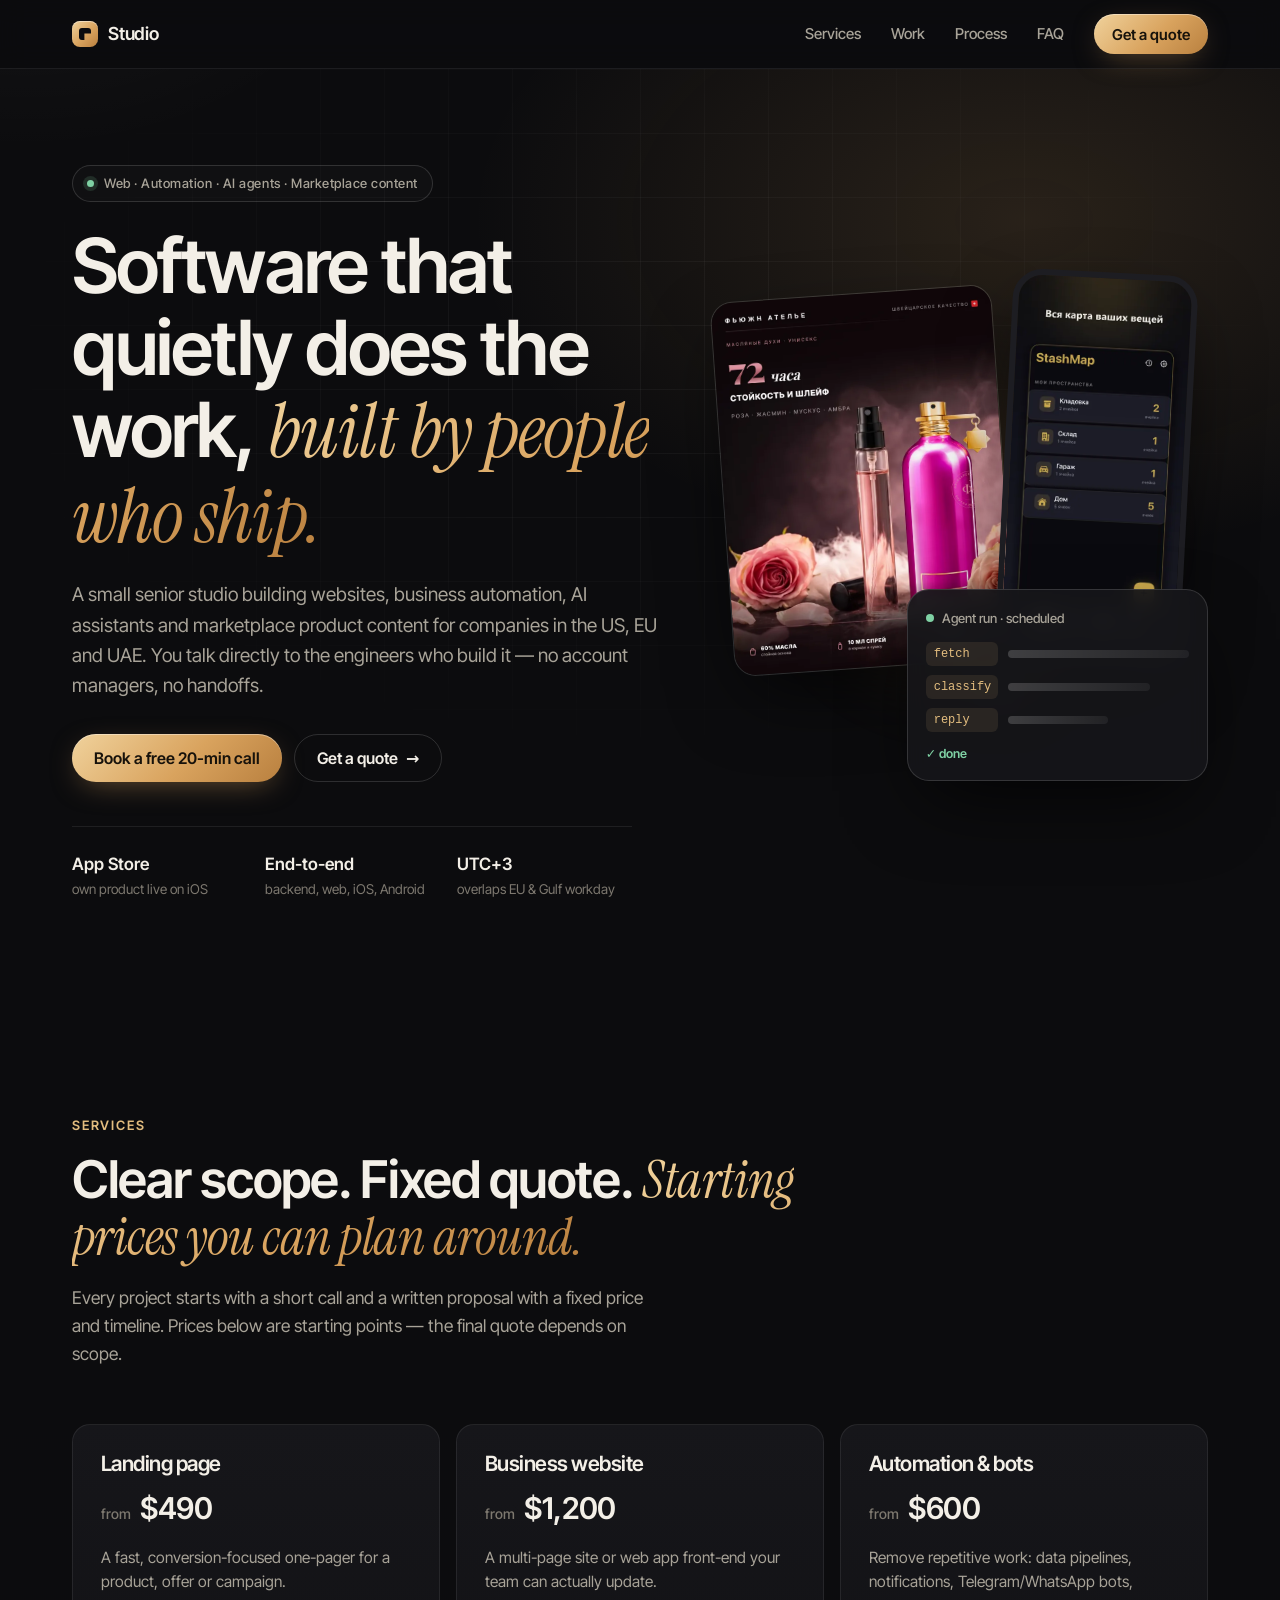
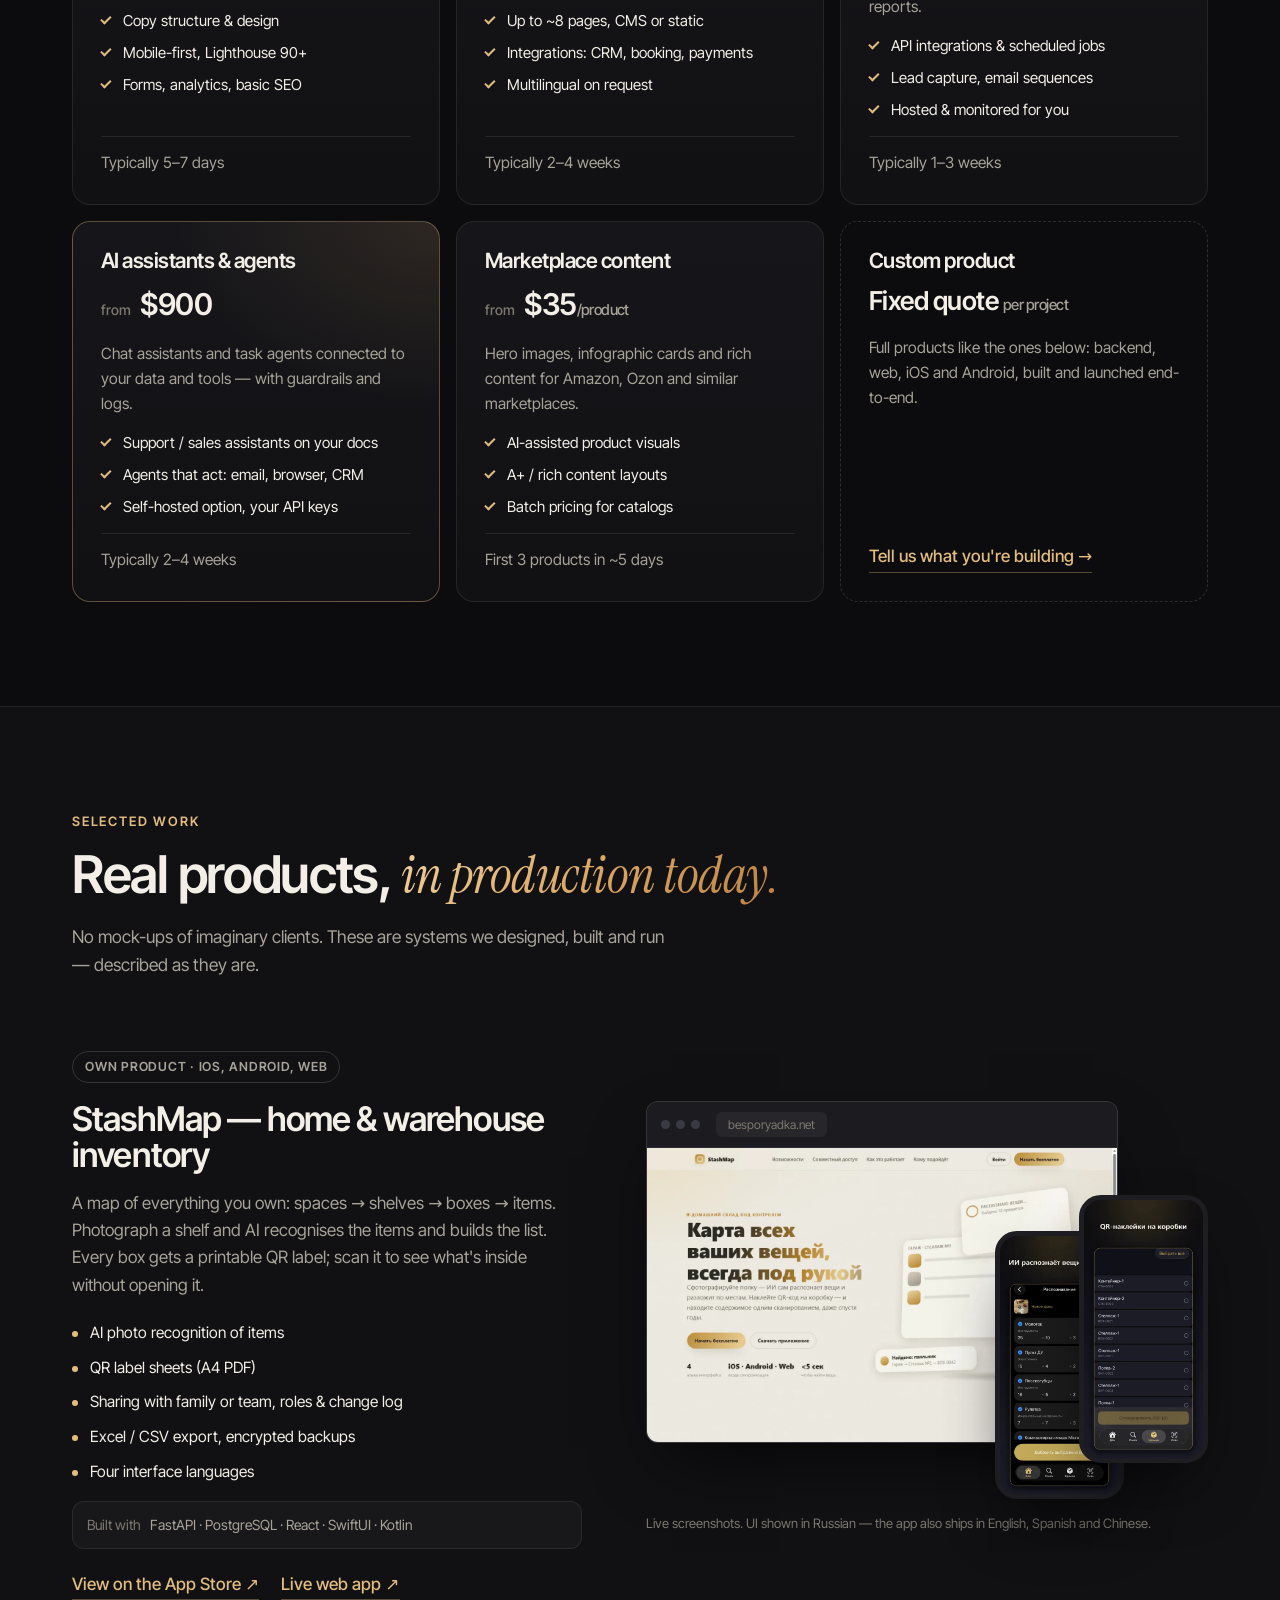
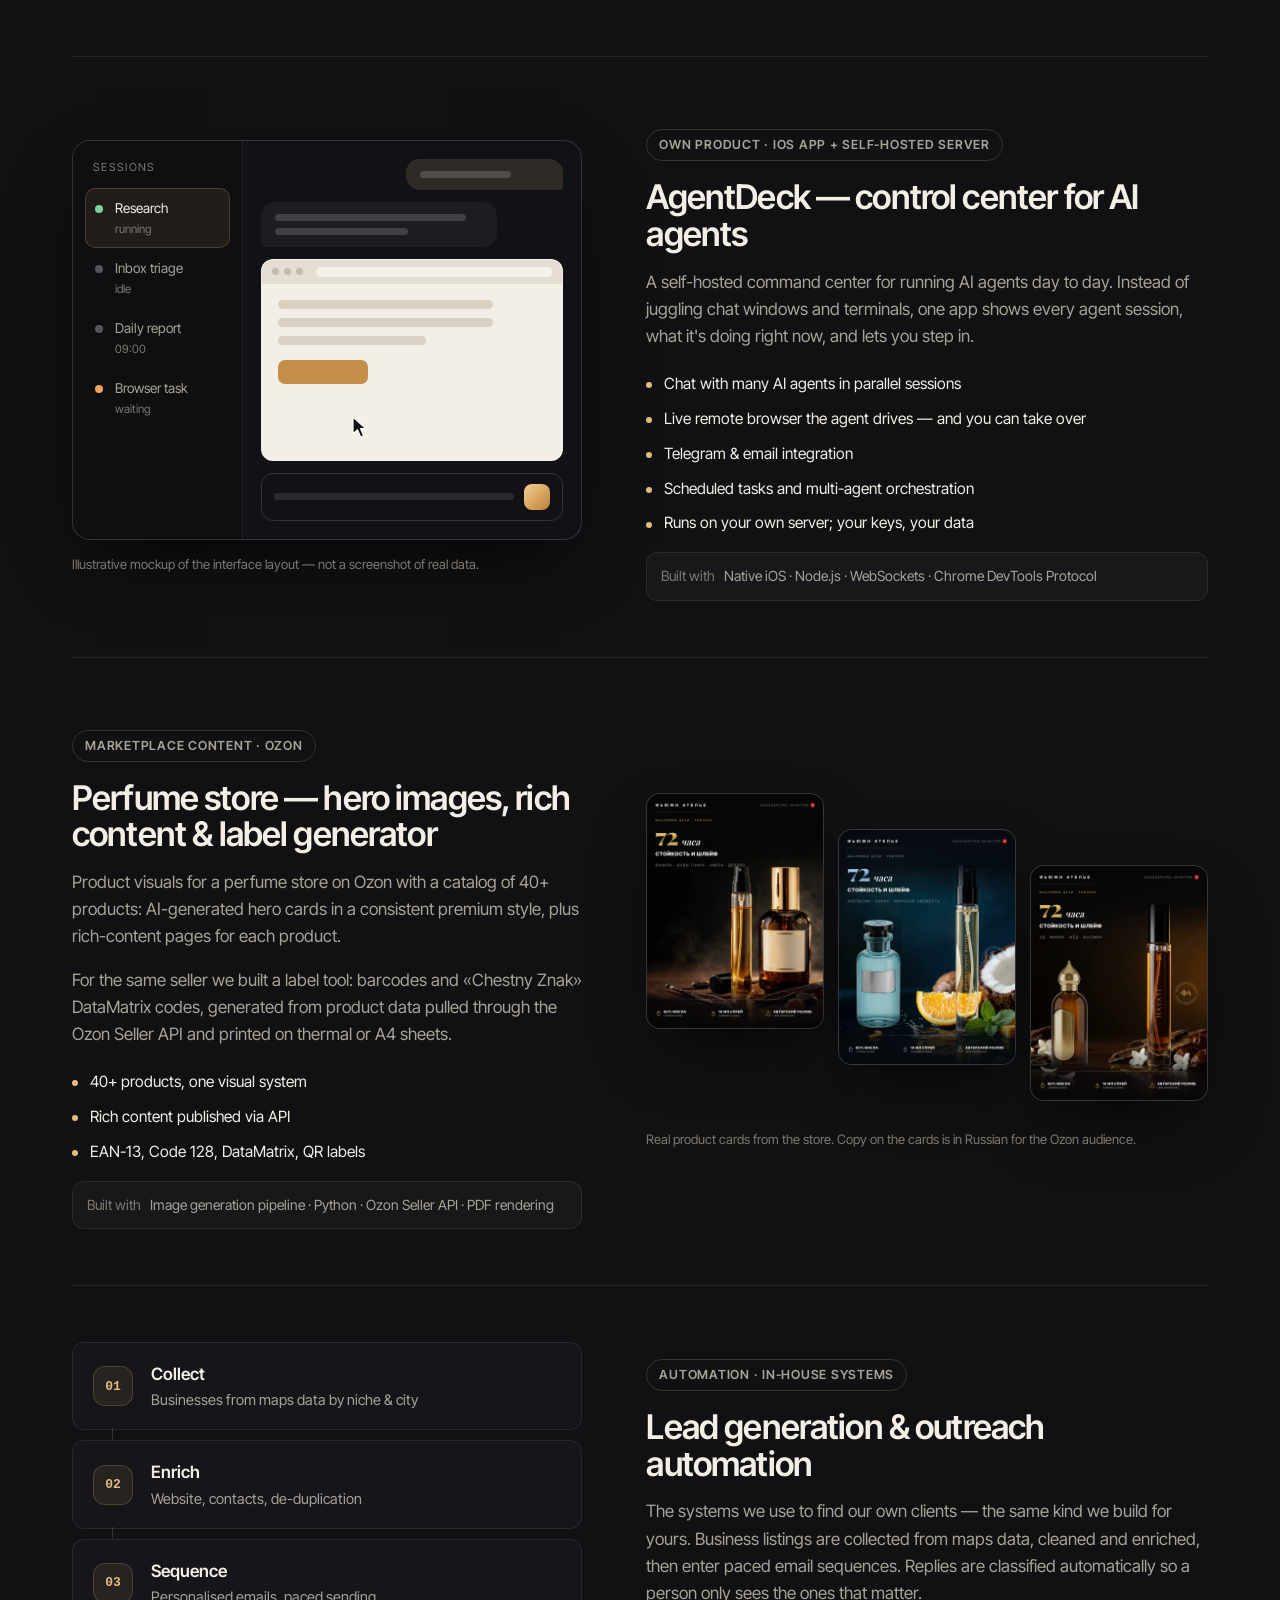
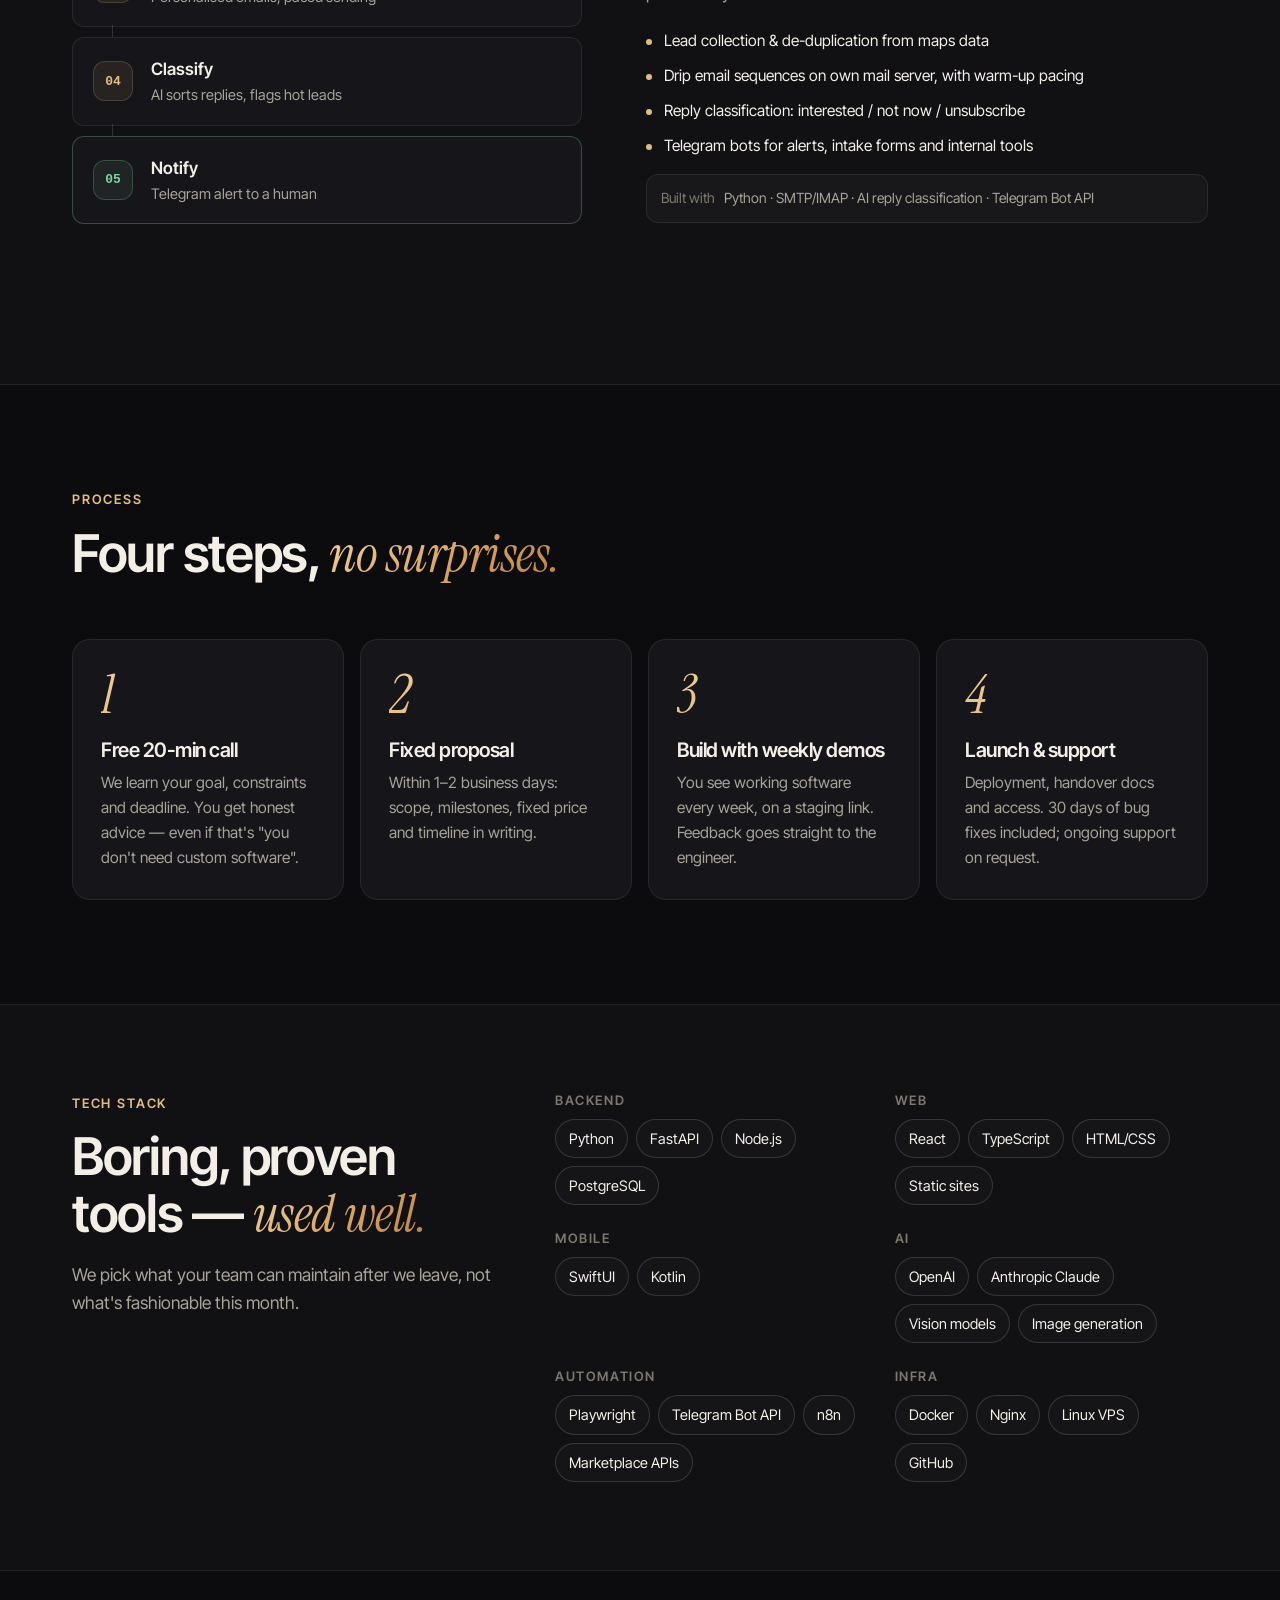
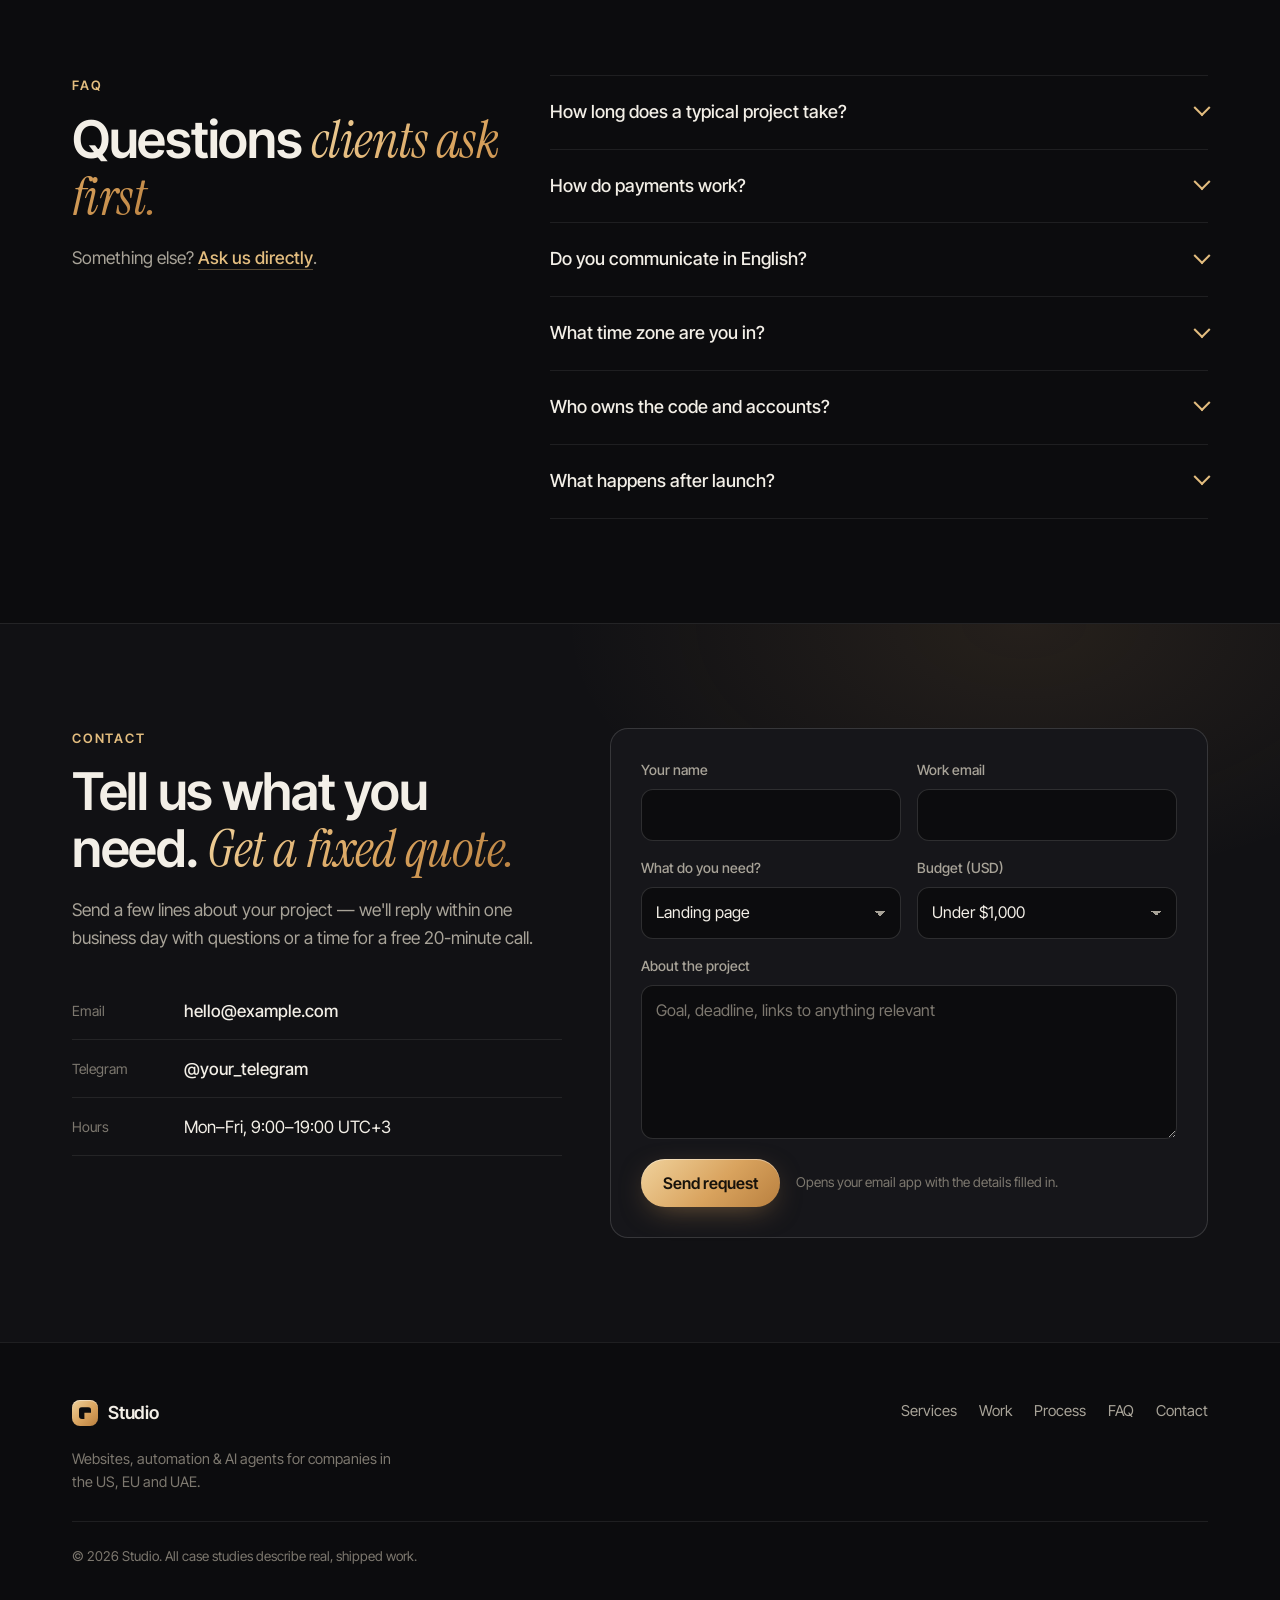
==== docs/index.html @ dd1dbb24 "feat: studio portfolio site (static, GitHub Pages from /docs) Co-Authored-By: Claude Opus 5.5 <norep" ====
<!doctype html>
<html lang="en">
<head>
<meta charset="utf-8">
<meta name="viewport" content="width=device-width, initial-scale=1">
<title>Studio — Websites, Business Automation &amp; AI Agents</title>
<meta name="description" content="A small senior studio building websites, business automation, AI assistants and agents, and marketplace product content for companies in the US, EU and UAE. Fixed quotes, weekly demos, direct contact with the engineers.">
<link rel="canonical" href="https://sergpt911.github.io/studio-site/">
<meta name="theme-color" content="#0c0c0e">
<meta property="og:type" content="website">
<meta property="og:site_name" content="Studio">
<meta property="og:title" content="Studio — Websites, Automation &amp; AI Agents">
<meta property="og:description" content="Websites, business automation, AI agents and marketplace content — built end-to-end by a small senior team.">
<meta property="og:url" content="https://sergpt911.github.io/studio-site/">
<meta property="og:image" content="https://sergpt911.github.io/studio-site/img/og.jpg">
<meta property="og:image:width" content="1200">
<meta property="og:image:height" content="630">
<meta name="twitter:card" content="summary_large_image">
<link rel="icon" href="favicon.svg" type="image/svg+xml">
<link rel="icon" href="favicon-32.png" sizes="32x32" type="image/png">
<link rel="apple-touch-icon" href="apple-touch-icon.png">
<link rel="preload" href="fonts/inter-tight-var.woff2" as="font" type="font/woff2" crossorigin>
<link rel="stylesheet" href="styles.css">
<script type="application/ld+json">
{"@context":"https://schema.org","@type":"ProfessionalService","name":"Studio","url":"https://sergpt911.github.io/studio-site/","email":"hello@example.com","description":"Websites, business automation, AI assistants and marketplace product content.","areaServed":["US","EU","AE"],"priceRange":"$$"}
</script>
<script>document.documentElement.classList.add('js')</script>
<script src="main.js" defer></script>
</head>
<body>
<a class="skip" href="#main">Skip to content</a>

<header class="site-header" id="top">
  <div class="wrap nav">
    <a class="brand" href="#top" aria-label="Studio — back to top">
      <span class="brand-mark" aria-hidden="true"></span><span class="brand-name">Studio</span>
    </a>
    <button class="nav-toggle" aria-expanded="false" aria-controls="nav-menu"><span class="sr-only">Menu</span><span aria-hidden="true"></span></button>
    <nav id="nav-menu" class="nav-menu" aria-label="Main">
      <a href="#services">Services</a>
      <a href="#work">Work</a>
      <a href="#process">Process</a>
      <a href="#faq">FAQ</a>
      <a class="btn btn-small" href="#contact">Get a quote</a>
    </nav>
  </div>
</header>

<main id="main">

<!-- HERO -->
<section class="hero">
  <div class="wrap hero-grid">
    <div class="hero-copy">
      <p class="eyebrow"><span class="dot" aria-hidden="true"></span>Web · Automation · AI agents · Marketplace content</p>
      <h1>Software that quietly does the work, <em>built by people who ship.</em></h1>
      <p class="lead">A small senior studio building websites, business automation, AI assistants and marketplace product content for companies in the US, EU and UAE. You talk directly to the engineers who build it — no account managers, no handoffs.</p>
      <div class="cta-row">
        <a class="btn" href="#contact" data-cta="call">Book a free 20-min call</a>
        <a class="btn btn-ghost" href="#contact">Get a quote <span aria-hidden="true">→</span></a>
      </div>
      <ul class="proof" aria-label="At a glance">
        <li><strong>App Store</strong><span>own product live on iOS</span></li>
        <li><strong>End-to-end</strong><span>backend, web, iOS, Android</span></li>
        <li><strong>UTC+3</strong><span>overlaps EU &amp; Gulf workday</span></li>
      </ul>
    </div>

    <div class="hero-art" aria-hidden="true">
      <div class="glow"></div>
      <figure class="tile tile-card">
        <img src="img/ozon-rosesmusk-wine.webp" alt="" width="720" height="960" fetchpriority="high">
      </figure>
      <figure class="tile tile-phone">
        <img src="img/stashmap-ios-home.webp" alt="" width="420" height="910">
      </figure>
      <div class="tile tile-agent">
        <div class="ag-head"><span class="ag-dot"></span>Agent run · scheduled</div>
        <div class="ag-line"><span class="ag-chip">fetch</span><i style="width:72%"></i></div>
        <div class="ag-line"><span class="ag-chip">classify</span><i style="width:54%"></i></div>
        <div class="ag-line"><span class="ag-chip">reply</span><i style="width:38%"></i></div>
        <div class="ag-foot">✓ done</div>
      </div>
    </div>
  </div>
</section>

<!-- SERVICES -->
<section class="section" id="services" aria-labelledby="services-title">
  <div class="wrap">
    <div class="section-head">
      <p class="kicker">Services</p>
      <h2 id="services-title">Clear scope. Fixed quote. <em>Starting prices you can plan around.</em></h2>
      <p class="sub">Every project starts with a short call and a written proposal with a fixed price and timeline. Prices below are starting points — the final quote depends on scope.</p>
    </div>

    <div class="services">
      <article class="svc reveal">
        <div class="svc-top"><h3>Landing page</h3><p class="price"><span>from</span> $490</p></div>
        <p>A fast, conversion-focused one-pager for a product, offer or campaign.</p>
        <ul>
          <li>Copy structure &amp; design</li>
          <li>Mobile-first, Lighthouse 90+</li>
          <li>Forms, analytics, basic SEO</li>
        </ul>
        <p class="svc-time">Typically 5–7 days</p>
      </article>

      <article class="svc reveal">
        <div class="svc-top"><h3>Business website</h3><p class="price"><span>from</span> $1,200</p></div>
        <p>A multi-page site or web app front-end your team can actually update.</p>
        <ul>
          <li>Up to ~8 pages, CMS or static</li>
          <li>Integrations: CRM, booking, payments</li>
          <li>Multilingual on request</li>
        </ul>
        <p class="svc-time">Typically 2–4 weeks</p>
      </article>

      <article class="svc reveal">
        <div class="svc-top"><h3>Automation &amp; bots</h3><p class="price"><span>from</span> $600</p></div>
        <p>Remove repetitive work: data pipelines, notifications, Telegram/WhatsApp bots, reports.</p>
        <ul>
          <li>API integrations &amp; scheduled jobs</li>
          <li>Lead capture, email sequences</li>
          <li>Hosted &amp; monitored for you</li>
        </ul>
        <p class="svc-time">Typically 1–3 weeks</p>
      </article>

      <article class="svc svc-feature reveal">
        <div class="svc-top"><h3>AI assistants &amp; agents</h3><p class="price"><span>from</span> $900</p></div>
        <p>Chat assistants and task agents connected to your data and tools — with guardrails and logs.</p>
        <ul>
          <li>Support / sales assistants on your docs</li>
          <li>Agents that act: email, browser, CRM</li>
          <li>Self-hosted option, your API keys</li>
        </ul>
        <p class="svc-time">Typically 2–4 weeks</p>
      </article>

      <article class="svc reveal">
        <div class="svc-top"><h3>Marketplace content</h3><p class="price"><span>from</span> $35<small>/product</small></p></div>
        <p>Hero images, infographic cards and rich content for Amazon, Ozon and similar marketplaces.</p>
        <ul>
          <li>AI-assisted product visuals</li>
          <li>A+ / rich content layouts</li>
          <li>Batch pricing for catalogs</li>
        </ul>
        <p class="svc-time">First 3 products in ~5 days</p>
      </article>

      <article class="svc svc-custom reveal">
        <div class="svc-top"><h3>Custom product</h3><p class="price">Fixed quote <small>per project</small></p></div>
        <p>Full products like the ones below: backend, web, iOS and Android, built and launched end-to-end.</p>
        <a class="link" href="#contact">Tell us what you're building <span aria-hidden="true">→</span></a>
      </article>
    </div>
  </div>
</section>

<!-- WORK -->
<section class="section section-alt" id="work" aria-labelledby="work-title">
  <div class="wrap">
    <div class="section-head">
      <p class="kicker">Selected work</p>
      <h2 id="work-title">Real products, <em>in production today.</em></h2>
      <p class="sub">No mock-ups of imaginary clients. These are systems we designed, built and run — described as they are.</p>
    </div>

    <!-- Case 1: StashMap -->
    <article class="case reveal" aria-labelledby="c1">
      <div class="case-copy">
        <p class="case-tag">Own product · iOS, Android, Web</p>
        <h3 id="c1">StashMap — home &amp; warehouse inventory</h3>
        <p>A map of everything you own: spaces → shelves → boxes → items. Photograph a shelf and AI recognises the items and builds the list. Every box gets a printable QR label; scan it to see what's inside without opening it.</p>
        <ul class="feat">
          <li>AI photo recognition of items</li>
          <li>QR label sheets (A4 PDF)</li>
          <li>Sharing with family or team, roles &amp; change log</li>
          <li>Excel / CSV export, encrypted backups</li>
          <li>Four interface languages</li>
        </ul>
        <p class="stack-line"><span>Built with</span> FastAPI · PostgreSQL · React · SwiftUI · Kotlin</p>
        <div class="case-links">
          <a class="link" href="https://apps.apple.com/app/id6788661111" target="_blank" rel="noopener">View on the App Store <span aria-hidden="true">↗</span></a>
          <a class="link" href="https://besporyadka.net" target="_blank" rel="noopener">Live web app <span aria-hidden="true">↗</span></a>
        </div>
      </div>
      <div class="case-media">
       <div class="media-stash">
        <figure class="shot shot-browser">
          <div class="chrome" aria-hidden="true"><i></i><i></i><i></i><span>besporyadka.net</span></div>
          <img src="img/stashmap-landing.webp" alt="StashMap public landing page: headline about mapping all your belongings, with illustrated cards for AI recognition and QR labels" width="1280" height="800" loading="lazy">
        </figure>
        <figure class="shot shot-phone p1"><img src="img/stashmap-ios-recog.webp" alt="StashMap iOS: items recognised from a photo with confidence scores" width="420" height="910" loading="lazy"></figure>
        <figure class="shot shot-phone p2"><img src="img/stashmap-ios-labels.webp" alt="StashMap iOS: printable QR label sheet" width="420" height="910" loading="lazy"></figure>
       </div>
        <p class="caption">Live screenshots. UI shown in Russian — the app also ships in English, Spanish and Chinese.</p>
      </div>
    </article>

    <!-- Case 2: AgentDeck -->
    <article class="case case-flip reveal" aria-labelledby="c2">
      <div class="case-copy">
        <p class="case-tag">Own product · iOS app + self-hosted server</p>
        <h3 id="c2">AgentDeck — control center for AI agents</h3>
        <p>A self-hosted command center for running AI agents day to day. Instead of juggling chat windows and terminals, one app shows every agent session, what it's doing right now, and lets you step in.</p>
        <ul class="feat">
          <li>Chat with many AI agents in parallel sessions</li>
          <li>Live remote browser the agent drives — and you can take over</li>
          <li>Telegram &amp; email integration</li>
          <li>Scheduled tasks and multi-agent orchestration</li>
          <li>Runs on your own server; your keys, your data</li>
        </ul>
        <p class="stack-line"><span>Built with</span> Native iOS · Node.js · WebSockets · Chrome DevTools Protocol</p>
      </div>
      <div class="case-media">
        <div class="mock" role="img" aria-label="Illustrative mockup of the AgentDeck interface: a list of agent sessions, a chat pane and a remote browser panel">
          <div class="mock-side">
            <p class="mock-label">Sessions</p>
            <div class="m-sess active"><b></b><span>Research</span><em>running</em></div>
            <div class="m-sess"><b class="g"></b><span>Inbox triage</span><em>idle</em></div>
            <div class="m-sess"><b class="g"></b><span>Daily report</span><em>09:00</em></div>
            <div class="m-sess"><b class="o"></b><span>Browser task</span><em>waiting</em></div>
          </div>
          <div class="mock-main">
            <div class="m-bubble me"><i style="width:70%"></i></div>
            <div class="m-bubble"><i style="width:92%"></i><i style="width:64%"></i></div>
            <div class="m-browser">
              <div class="m-bar"><i></i><i></i><i></i><span></span></div>
              <div class="m-page"><span></span><span></span><span class="s"></span><span class="btnish"></span></div>
              <svg class="m-cursor" viewBox="0 0 16 22" width="16" height="22" aria-hidden="true"><path d="M1 1v17l4.5-4.2L8.6 21l3-1.3-3-7H14z" fill="#111" stroke="#fff" stroke-width="1.2" stroke-linejoin="round"/></svg>
            </div>
            <div class="m-input"><i></i><b></b></div>
          </div>
        </div>
        <p class="caption">Illustrative mockup of the interface layout — not a screenshot of real data.</p>
      </div>
    </article>

    <!-- Case 3: Marketplace -->
    <article class="case reveal" aria-labelledby="c3">
      <div class="case-copy">
        <p class="case-tag">Marketplace content · Ozon</p>
        <h3 id="c3">Perfume store — hero images, rich content &amp; label generator</h3>
        <p>Product visuals for a perfume store on Ozon with a catalog of 40+ products: AI-generated hero cards in a consistent premium style, plus rich-content pages for each product.</p>
        <p>For the same seller we built a label tool: barcodes and «Chestny Znak» DataMatrix codes, generated from product data pulled through the Ozon Seller API and printed on thermal or A4 sheets.</p>
        <ul class="feat">
          <li>40+ products, one visual system</li>
          <li>Rich content published via API</li>
          <li>EAN-13, Code 128, DataMatrix, QR labels</li>
        </ul>
        <p class="stack-line"><span>Built with</span> Image generation pipeline · Python · Ozon Seller API · PDF rendering</p>
      </div>
      <div class="case-media media-cards">
        <figure class="shot card c-a"><img src="img/ozon-blackvanilla-warm.webp" alt="Perfume hero card: amber bottle with vanilla pods on a dark warm background" width="720" height="960" loading="lazy"></figure>
        <figure class="shot card c-b"><img src="img/ozon-card-aftswim.webp" alt="Perfume hero card: blue bottle with orange, coconut and mint" width="720" height="960" loading="lazy"></figure>
        <figure class="shot card c-c"><img src="img/ozon-card-hayati.webp" alt="Perfume hero card: ornate oud bottle with dates and jasmine" width="720" height="960" loading="lazy"></figure>
        <p class="caption">Real product cards from the store. Copy on the cards is in Russian for the Ozon audience.</p>
      </div>
    </article>

    <!-- Case 4: Automation -->
    <article class="case case-flip reveal" aria-labelledby="c4">
      <div class="case-copy">
        <p class="case-tag">Automation · in-house systems</p>
        <h3 id="c4">Lead generation &amp; outreach automation</h3>
        <p>The systems we use to find our own clients — the same kind we build for yours. Business listings are collected from maps data, cleaned and enriched, then enter paced email sequences. Replies are classified automatically so a person only sees the ones that matter.</p>
        <ul class="feat">
          <li>Lead collection &amp; de-duplication from maps data</li>
          <li>Drip email sequences on own mail server, with warm-up pacing</li>
          <li>Reply classification: interested / not now / unsubscribe</li>
          <li>Telegram bots for alerts, intake forms and internal tools</li>
        </ul>
        <p class="stack-line"><span>Built with</span> Python · SMTP/IMAP · AI reply classification · Telegram Bot API</p>
      </div>
      <div class="case-media">
        <ol class="flow" aria-label="Pipeline steps">
          <li><span class="n">01</span><div><b>Collect</b><p>Businesses from maps data by niche &amp; city</p></div></li>
          <li><span class="n">02</span><div><b>Enrich</b><p>Website, contacts, de-duplication</p></div></li>
          <li><span class="n">03</span><div><b>Sequence</b><p>Personalised emails, paced sending</p></div></li>
          <li><span class="n">04</span><div><b>Classify</b><p>AI sorts replies, flags hot leads</p></div></li>
          <li><span class="n">05</span><div><b>Notify</b><p>Telegram alert to a human</p></div></li>
        </ol>
      </div>
    </article>
  </div>
</section>

<!-- PROCESS -->
<section class="section" id="process" aria-labelledby="process-title">
  <div class="wrap">
    <div class="section-head">
      <p class="kicker">Process</p>
      <h2 id="process-title">Four steps, <em>no surprises.</em></h2>
    </div>
    <ol class="steps">
      <li class="reveal"><span class="step-n">1</span><h3>Free 20-min call</h3><p>We learn your goal, constraints and deadline. You get honest advice — even if that's "you don't need custom software".</p></li>
      <li class="reveal"><span class="step-n">2</span><h3>Fixed proposal</h3><p>Within 1–2 business days: scope, milestones, fixed price and timeline in writing.</p></li>
      <li class="reveal"><span class="step-n">3</span><h3>Build with weekly demos</h3><p>You see working software every week, on a staging link. Feedback goes straight to the engineer.</p></li>
      <li class="reveal"><span class="step-n">4</span><h3>Launch &amp; support</h3><p>Deployment, handover docs and access. 30 days of bug fixes included; ongoing support on request.</p></li>
    </ol>
  </div>
</section>

<!-- STACK -->
<section class="section section-alt section-tight" aria-labelledby="stack-title">
  <div class="wrap stack-grid">
    <div>
      <p class="kicker">Tech stack</p>
      <h2 id="stack-title">Boring, proven tools — <em>used well.</em></h2>
      <p class="sub">We pick what your team can maintain after we leave, not what's fashionable this month.</p>
    </div>
    <div class="stack-groups">
      <div><h3>Backend</h3><ul class="chips"><li>Python</li><li>FastAPI</li><li>Node.js</li><li>PostgreSQL</li></ul></div>
      <div><h3>Web</h3><ul class="chips"><li>React</li><li>TypeScript</li><li>HTML/CSS</li><li>Static sites</li></ul></div>
      <div><h3>Mobile</h3><ul class="chips"><li>SwiftUI</li><li>Kotlin</li></ul></div>
      <div><h3>AI</h3><ul class="chips"><li>OpenAI</li><li>Anthropic Claude</li><li>Vision models</li><li>Image generation</li></ul></div>
      <div><h3>Automation</h3><ul class="chips"><li>Playwright</li><li>Telegram Bot API</li><li>n8n</li><li>Marketplace APIs</li></ul></div>
      <div><h3>Infra</h3><ul class="chips"><li>Docker</li><li>Nginx</li><li>Linux VPS</li><li>GitHub</li></ul></div>
    </div>
  </div>
</section>

<!-- FAQ -->
<section class="section" id="faq" aria-labelledby="faq-title">
  <div class="wrap faq-grid">
    <div>
      <p class="kicker">FAQ</p>
      <h2 id="faq-title">Questions <em>clients ask first.</em></h2>
      <p class="sub">Something else? <a class="link" href="#contact">Ask us directly</a>.</p>
    </div>
    <div class="faq">
      <details>
        <summary>How long does a typical project take?</summary>
        <p>A landing page usually takes 5–7 days, a business website 2–4 weeks, an automation or bot 1–3 weeks, and an AI assistant 2–4 weeks. Larger products are split into milestones of 2–3 weeks each. The exact timeline is in the written proposal before you pay anything.</p>
      </details>
      <details>
        <summary>How do payments work?</summary>
        <p>We work by invoice. You can pay by international bank transfer or through Mellow, which handles contracts and payments for remote contractors. Typical terms are 50% upfront and 50% on delivery; larger projects are paid per milestone.</p>
      </details>
      <details>
        <summary>Do you communicate in English?</summary>
        <p>Yes — all communication, documentation and code comments are in English. We work async by email, Telegram or Slack, with calls when they're useful.</p>
      </details>
      <details>
        <summary>What time zone are you in?</summary>
        <p>UTC+3. That overlaps the full working day in the EU and the UAE, and US East Coast mornings. We reply within one business day, usually much faster.</p>
      </details>
      <details>
        <summary>Who owns the code and accounts?</summary>
        <p>You do. Code goes into your repository, services are registered to your accounts, and you get all credentials and handover docs at launch.</p>
      </details>
      <details>
        <summary>What happens after launch?</summary>
        <p>30 days of bug fixes are included. After that we offer monthly support or pay-as-you-go changes — your choice, no lock-in.</p>
      </details>
    </div>
  </div>
</section>

<!-- CONTACT -->
<section class="section contact" id="contact" aria-labelledby="contact-title">
  <div class="wrap contact-grid">
    <div class="contact-copy">
      <p class="kicker">Contact</p>
      <h2 id="contact-title">Tell us what you need. <em>Get a fixed quote.</em></h2>
      <p class="sub">Send a few lines about your project — we'll reply within one business day with questions or a time for a free 20-minute call.</p>
      <ul class="channels">
        <li><span>Email</span><a href="mailto:hello@example.com">hello@example.com</a></li>
        <li><span>Telegram</span><a href="https://t.me/your_telegram" target="_blank" rel="noopener">@your_telegram</a></li>
        <li><span>Hours</span><p>Mon–Fri, 9:00–19:00 UTC+3</p></li>
      </ul>
    </div>

    <form class="form" id="quote-form" action="mailto:hello@example.com" method="post" enctype="text/plain" data-email="hello@example.com">
      <div class="field">
        <label for="f-name">Your name</label>
        <input id="f-name" name="name" type="text" autocomplete="name" required>
      </div>
      <div class="field">
        <label for="f-email">Work email</label>
        <input id="f-email" name="email" type="email" autocomplete="email" required>
      </div>
      <div class="field">
        <label for="f-service">What do you need?</label>
        <select id="f-service" name="service">
          <option>Landing page</option>
          <option>Business website</option>
          <option>Automation / bot</option>
          <option>AI assistant / agent</option>
          <option>Marketplace content</option>
          <option>Custom product</option>
          <option>Not sure yet</option>
        </select>
      </div>
      <div class="field">
        <label for="f-budget">Budget (USD)</label>
        <select id="f-budget" name="budget">
          <option>Under $1,000</option>
          <option>$1,000 – $3,000</option>
          <option>$3,000 – $10,000</option>
          <option>$10,000+</option>
          <option>Not sure yet</option>
        </select>
      </div>
      <div class="field field-wide">
        <label for="f-msg">About the project</label>
        <textarea id="f-msg" name="message" rows="5" required placeholder="Goal, deadline, links to anything relevant"></textarea>
      </div>
      <div class="field-wide form-foot">
        <button class="btn" type="submit">Send request</button>
        <p class="hint">Opens your email app with the details filled in.</p>
      </div>
    </form>
  </div>
</section>

</main>

<footer class="site-footer">
  <div class="wrap foot">
    <div>
      <a class="brand" href="#top"><span class="brand-mark" aria-hidden="true"></span><span class="brand-name">Studio</span></a>
      <p class="foot-note">Websites, automation & AI agents for companies in the US, EU and UAE.</p>
    </div>
    <nav class="foot-nav" aria-label="Footer">
      <a href="#services">Services</a>
      <a href="#work">Work</a>
      <a href="#process">Process</a>
      <a href="#faq">FAQ</a>
      <a href="#contact">Contact</a>
    </nav>
    <p class="foot-copy">© <span data-year>2026</span> Studio. All case studies describe real, shipped work.</p>
  </div>
</footer>
</body>
</html>
---- docs/styles.css ----
@font-face{font-family:"Inter Tight";src:url(fonts/inter-tight-var.woff2) format("woff2");font-weight:400 700;font-style:normal;font-display:swap}
@font-face{font-family:"Instrument Serif";src:url(fonts/instrument-serif-italic.woff2) format("woff2");font-weight:400;font-style:italic;font-display:swap}

:root{
  --bg:#0c0c0e;--bg-2:#111114;--surface:#16161a;--surface-2:#1c1c21;
  --line:rgba(255,255,255,.08);--line-2:rgba(255,255,255,.14);
  --text:#f3efe7;--muted:#a8a398;--dim:#7d786f;
  --gold:#e3bd7f;--gold-2:#c48f4c;--grad:linear-gradient(135deg,#f0d29c 0%,#d9a35e 55%,#b9803f 100%);
  --green:#7fd1a4;--orange:#f0a35e;
  --r:18px;--r-sm:12px;
  --wrap:1180px;
  --sans:"Inter Tight",ui-sans-serif,system-ui,-apple-system,"Segoe UI",Roboto,Arial,sans-serif;
  --serif:"Instrument Serif",Georgia,"Times New Roman",serif;
}
*,*::before,*::after{box-sizing:border-box}
html{scroll-behavior:smooth;-webkit-text-size-adjust:100%}
@media (prefers-reduced-motion:reduce){html{scroll-behavior:auto}*{animation:none!important;transition:none!important}}
body{margin:0;background:var(--bg);color:var(--text);font:400 17px/1.6 var(--sans);-webkit-font-smoothing:antialiased;text-rendering:optimizeLegibility}
img{display:block;max-width:100%;height:auto}
a{color:inherit}
h1,h2,h3{margin:0;font-weight:600;letter-spacing:-.025em;line-height:1.08}
h1 em,h2 em{font-family:var(--serif);font-style:italic;font-weight:400;letter-spacing:-.01em;background:var(--grad);-webkit-background-clip:text;background-clip:text;color:transparent;padding-right:.06em}
p{margin:0}
ul,ol{margin:0;padding:0;list-style:none}
:focus-visible{outline:2px solid var(--gold);outline-offset:3px;border-radius:6px}
.sr-only{position:absolute;width:1px;height:1px;overflow:hidden;clip:rect(0 0 0 0);white-space:nowrap}
.skip{position:absolute;left:12px;top:-60px;z-index:100;background:var(--gold);color:#111;padding:10px 14px;border-radius:10px;font-weight:600;text-decoration:none}
.skip:focus{top:12px}
.wrap{width:100%;max-width:var(--wrap);margin:0 auto;padding:0 22px}

/* buttons & links */
.btn{display:inline-flex;align-items:center;gap:.5em;justify-content:center;min-height:48px;padding:0 22px;border-radius:999px;border:0;background:var(--grad);color:#17120b;font:600 16px/1 var(--sans);text-decoration:none;cursor:pointer;box-shadow:0 8px 30px -10px rgba(217,163,94,.55),inset 0 1px 0 rgba(255,255,255,.4);transition:transform .2s ease,box-shadow .2s ease}
.btn:hover{transform:translateY(-1px);box-shadow:0 12px 36px -10px rgba(217,163,94,.7),inset 0 1px 0 rgba(255,255,255,.4)}
.btn-ghost{background:transparent;color:var(--text);border:1px solid var(--line-2);box-shadow:none}
.btn-ghost:hover{background:rgba(255,255,255,.04);box-shadow:none}
.btn-small{min-height:40px;padding:0 18px;font-size:15px}
.link{color:var(--gold);text-decoration:none;font-weight:500;border-bottom:1px solid rgba(227,189,127,.35);padding-bottom:1px;transition:border-color .2s}
.link:hover{border-color:var(--gold)}

/* header */
.site-header{position:sticky;top:0;z-index:50;background:rgba(12,12,14,.72);backdrop-filter:saturate(140%) blur(14px);-webkit-backdrop-filter:saturate(140%) blur(14px);border-bottom:1px solid var(--line)}
.nav{display:flex;align-items:center;justify-content:space-between;height:68px}
.brand{display:inline-flex;align-items:center;gap:10px;text-decoration:none;font-weight:600;font-size:18px;letter-spacing:-.01em}
.brand-mark{width:26px;height:26px;border-radius:8px;background:var(--grad);position:relative;box-shadow:inset 0 1px 0 rgba(255,255,255,.45)}
.brand-mark::after{content:"";position:absolute;inset:7px;border-radius:3px;background:var(--bg);clip-path:polygon(0 0,100% 0,100% 45%,45% 45%,45% 100%,0 100%)}
.nav-menu{display:flex;align-items:center;gap:30px}
.nav-menu a:not(.btn){text-decoration:none;color:var(--muted);font-size:15px;font-weight:500;transition:color .2s}
.nav-menu a:not(.btn):hover{color:var(--text)}
.nav-toggle{display:none}
@media (max-width:820px){
  .nav-toggle{display:inline-flex;align-items:center;justify-content:center;width:44px;height:44px;border:1px solid var(--line-2);border-radius:12px;background:transparent;color:var(--text);cursor:pointer}
  .nav-toggle span[aria-hidden]{width:18px;height:2px;background:currentColor;position:relative;box-shadow:0 -6px 0 currentColor,0 6px 0 currentColor;transition:box-shadow .2s}
  .nav-toggle[aria-expanded=true] span[aria-hidden]{box-shadow:none}
  .nav-menu{position:absolute;top:68px;left:0;right:0;flex-direction:column;align-items:stretch;gap:0;padding:8px 22px 22px;background:rgba(12,12,14,.97);border-bottom:1px solid var(--line);display:none}
  .nav-menu.open{display:flex}
  .nav-menu a:not(.btn){padding:14px 0;border-bottom:1px solid var(--line);font-size:17px}
  .nav-menu .btn{margin-top:16px}
}

/* hero */
.hero{position:relative;overflow:hidden;padding:72px 0 88px}
.hero::before{content:"";position:absolute;inset:-20% -10% auto;height:120%;background:radial-gradient(60% 50% at 75% 30%,rgba(217,163,94,.14),transparent 60%),radial-gradient(40% 40% at 10% 0%,rgba(255,255,255,.05),transparent 60%);pointer-events:none}
.hero::after{content:"";position:absolute;inset:0;background-image:linear-gradient(var(--line) 1px,transparent 1px),linear-gradient(90deg,var(--line) 1px,transparent 1px);background-size:64px 64px;mask-image:radial-gradient(70% 60% at 50% 30%,#000 20%,transparent 75%);-webkit-mask-image:radial-gradient(70% 60% at 50% 30%,#000 20%,transparent 75%);opacity:.5;pointer-events:none}
.hero-grid{position:relative;z-index:1;display:grid;gap:56px;align-items:center}
.eyebrow{display:inline-flex;align-items:center;gap:10px;font-size:13px;font-weight:500;letter-spacing:.04em;color:var(--muted);border:1px solid var(--line-2);border-radius:999px;padding:7px 14px;background:rgba(255,255,255,.02)}
.dot{width:7px;height:7px;border-radius:50%;background:var(--green);box-shadow:0 0 0 4px rgba(127,209,164,.15)}
.hero h1{margin-top:22px;font-size:clamp(40px,7.4vw,76px);max-width:14ch}
.hero h1 em{display:inline}
.lead{margin-top:22px;font-size:clamp(17px,1.6vw,19px);color:var(--muted);max-width:56ch}
.cta-row{display:flex;flex-wrap:wrap;gap:12px;margin-top:32px}
.proof{display:grid;grid-template-columns:repeat(3,minmax(0,1fr));gap:18px;margin-top:44px;padding-top:24px;border-top:1px solid var(--line);max-width:560px}
.proof strong{display:block;font-size:17px;font-weight:600}
.proof span{display:block;font-size:13.5px;color:var(--dim);line-height:1.4;margin-top:2px}

.hero-art{position:relative;height:520px;max-width:560px;width:100%;margin:0 auto}
.glow{position:absolute;inset:15% 10%;background:radial-gradient(closest-side,rgba(217,163,94,.35),transparent);filter:blur(30px)}
.tile{position:absolute;margin:0;border-radius:22px;overflow:hidden;border:1px solid var(--line-2);box-shadow:0 30px 80px -20px rgba(0,0,0,.8)}
.tile-card{width:58%;left:0;top:4%;transform:rotate(-4deg)}
.tile-phone{width:38%;right:4%;top:0;border-radius:30px;transform:rotate(3deg);border:6px solid #1d1d22}
.tile-agent{width:62%;right:0;bottom:2%;background:rgba(22,22,26,.92);backdrop-filter:blur(10px);padding:18px 18px 16px;font-size:13px}
.ag-head{display:flex;align-items:center;gap:8px;color:var(--muted);font-weight:500;margin-bottom:14px}
.ag-dot{width:8px;height:8px;border-radius:50%;background:var(--green);animation:pulse 2s infinite}
@keyframes pulse{50%{box-shadow:0 0 0 6px rgba(127,209,164,0)}0%{box-shadow:0 0 0 0 rgba(127,209,164,.5)}}
.ag-line{display:flex;align-items:center;gap:10px;margin:9px 0}
.ag-chip{flex:none;width:72px;font:500 12px/1 ui-monospace,SFMono-Regular,Menlo,Consolas,monospace;color:var(--gold);background:rgba(227,189,127,.1);border-radius:6px;padding:6px 8px}
.ag-line i{display:block;height:8px;border-radius:4px;background:linear-gradient(90deg,rgba(255,255,255,.18),rgba(255,255,255,.06))}
.ag-foot{margin-top:12px;color:var(--green);font-weight:600;font-size:12.5px}

@media (min-width:980px){
  .hero{padding:96px 0 112px}
  .hero-grid{grid-template-columns:1.1fr .9fr}
}
@media (max-width:560px){
  .hero{padding:48px 0 64px}
  .hero-art{height:400px}
  .proof{gap:12px}
  .proof strong{font-size:15px}
}

/* sections */
.section{padding:104px 0;position:relative}
.section-tight{padding:88px 0}
.section-alt{background:var(--bg-2);border-top:1px solid var(--line);border-bottom:1px solid var(--line)}
.section-head{max-width:760px;margin-bottom:56px}
.kicker{font-size:13px;font-weight:600;letter-spacing:.14em;text-transform:uppercase;color:var(--gold);margin-bottom:16px}
.section h2{font-size:clamp(32px,4.6vw,52px)}
.sub{margin-top:18px;color:var(--muted);font-size:17.5px;max-width:60ch}
@media (max-width:560px){.section{padding:72px 0}.section-head{margin-bottom:40px}}

/* services */
.services{display:grid;gap:16px;grid-template-columns:repeat(auto-fill,minmax(300px,1fr))}
.svc{position:relative;display:flex;flex-direction:column;gap:14px;padding:28px;border-radius:var(--r);background:linear-gradient(180deg,var(--surface),var(--bg-2));border:1px solid var(--line);transition:border-color .25s,transform .25s}
.svc:hover{border-color:var(--line-2);transform:translateY(-2px)}
.svc-top{display:flex;flex-direction:column;gap:8px}
.svc h3{font-size:21px}
.price{font-size:30px;font-weight:600;letter-spacing:-.02em}
.price span{font-size:14px;font-weight:500;color:var(--dim);margin-right:4px;letter-spacing:0}
.price small{font-size:15px;color:var(--muted);font-weight:500}
.svc>p{color:var(--muted);font-size:15.5px}
.svc ul{display:grid;gap:8px;font-size:15px}
.svc li{position:relative;padding-left:22px}
.svc li::before{content:"";position:absolute;left:2px;top:.62em;width:10px;height:6px;border-left:2px solid var(--gold);border-bottom:2px solid var(--gold);transform:rotate(-45deg) translateY(-3px)}
.svc-time{margin-top:auto;padding-top:14px;border-top:1px solid var(--line);font-size:13.5px;color:var(--dim)}
.svc-feature{border-color:rgba(227,189,127,.35);background:radial-gradient(120% 80% at 100% 0%,rgba(217,163,94,.12),transparent 60%),linear-gradient(180deg,var(--surface),var(--bg-2))}
.svc-custom{background:transparent;border-style:dashed;border-color:var(--line-2)}
.svc-custom .price{font-size:26px}
.svc-custom .link{margin-top:auto;align-self:flex-start}

/* cases */
.case{display:grid;gap:40px;align-items:center;padding:56px 0;border-top:1px solid var(--line)}
.case:first-of-type{border-top:0;padding-top:0}
.case-tag{display:inline-block;font-size:12.5px;font-weight:600;letter-spacing:.06em;text-transform:uppercase;color:var(--muted);border:1px solid var(--line-2);border-radius:999px;padding:5px 12px}
.case h3{margin-top:18px;font-size:clamp(26px,3vw,34px)}
.case-copy>p{margin-top:16px;color:var(--muted)}
.feat{margin-top:22px;display:grid;gap:10px;font-size:15.5px}
.feat li{display:flex;gap:12px}
.feat li::before{content:"";flex:none;width:6px;height:6px;margin-top:.65em;border-radius:50%;background:var(--gold)}
.stack-line{margin-top:24px;font-size:14px;color:var(--muted);padding:12px 14px;border-radius:var(--r-sm);background:rgba(255,255,255,.03);border:1px solid var(--line)}
.stack-line span{color:var(--dim);margin-right:6px}
.case-links{display:flex;flex-wrap:wrap;gap:22px;margin-top:22px}
.case-media{position:relative;margin:0}
.shot{margin:0;border-radius:var(--r-sm);overflow:hidden;border:1px solid var(--line-2);box-shadow:0 30px 70px -25px rgba(0,0,0,.85);background:var(--surface)}
.caption{margin-top:14px;font-size:13px;color:var(--dim)}
@media (min-width:980px){
  .case{grid-template-columns:1fr 1.1fr;gap:64px}
  .case-flip .case-copy{order:2}
}

.media-stash{position:relative;padding-bottom:56px}
.shot-browser .chrome{display:flex;align-items:center;gap:6px;padding:10px 14px;background:#1b1b20;border-bottom:1px solid var(--line)}
.chrome i{width:9px;height:9px;border-radius:50%;background:#3a3a42}
.chrome span{margin-left:10px;font-size:12px;color:var(--dim);background:rgba(255,255,255,.05);padding:3px 12px;border-radius:6px}
.media-stash .shot-browser{width:88%}
.shot-phone{position:absolute;border-radius:22px;border:5px solid #1d1d22}
.media-stash .shot-browser{width:84%}
.media-stash .p1{right:15%;bottom:0;width:23%}
.media-stash .p2{right:0;bottom:36px;width:23%}
@media (max-width:560px){.media-stash{padding-bottom:40px}.media-stash .shot-browser{width:88%}.media-stash .p1{display:none}.media-stash .p2{width:30%;bottom:0}}

.media-cards{display:grid;grid-template-columns:repeat(3,1fr);gap:14px;align-items:start}
.media-cards .card{border-radius:14px}
.media-cards .c-b{margin-top:36px}
.media-cards .c-c{margin-top:72px}
.media-cards .caption{grid-column:1/-1}

/* agentdeck mock */
.mock{display:grid;grid-template-columns:170px 1fr;min-height:400px;border-radius:var(--r);overflow:hidden;border:1px solid var(--line-2);background:#121216;box-shadow:0 30px 70px -25px rgba(0,0,0,.85)}
.mock-side{padding:18px 12px;border-right:1px solid var(--line);background:#0f0f12}
.mock-label{font-size:11px;letter-spacing:.12em;text-transform:uppercase;color:var(--dim);margin:0 8px 12px}
.m-sess{display:grid;grid-template-columns:10px 1fr;column-gap:10px;align-items:center;padding:10px;border-radius:10px;font-size:13.5px;color:var(--muted)}
.m-sess b{width:8px;height:8px;border-radius:50%;background:var(--green)}
.m-sess b.g{background:#55555e}
.m-sess b.o{background:var(--orange)}
.m-sess em{grid-column:2;font-style:normal;font-size:11.5px;color:var(--dim)}
.m-sess.active{background:rgba(227,189,127,.08);color:var(--text);box-shadow:inset 0 0 0 1px rgba(227,189,127,.2)}
.mock-main{display:flex;flex-direction:column;gap:12px;padding:18px}
.m-bubble{align-self:flex-start;width:78%;padding:12px 14px;border-radius:14px 14px 14px 4px;background:var(--surface-2);display:grid;gap:7px}
.m-bubble.me{align-self:flex-end;width:52%;border-radius:14px 14px 4px 14px;background:rgba(227,189,127,.14)}
.m-bubble i{display:block;height:7px;border-radius:4px;background:rgba(255,255,255,.16)}
.m-browser{position:relative;flex:1;min-height:150px;border-radius:12px;border:1px solid var(--line-2);overflow:hidden;background:#f3efe7}
.m-bar{display:flex;align-items:center;gap:5px;padding:7px 10px;background:#e3ddd2}
.m-bar i{width:7px;height:7px;border-radius:50%;background:#c3bbad}
.m-bar span{flex:1;height:10px;margin-left:8px;border-radius:5px;background:#f6f2ea}
.m-page{padding:16px;display:grid;gap:9px}
.m-page span{display:block;height:9px;border-radius:5px;background:#d8d1c4;width:80%}
.m-page span.s{width:55%}
.m-page .btnish{width:90px;height:24px;border-radius:7px;background:#c48f4c;margin-top:6px}
.m-cursor{position:absolute;left:90px;bottom:22px;animation:cur 5s ease-in-out infinite}
@keyframes cur{0%,100%{transform:translate(0,0)}50%{transform:translate(70px,-34px)}}
.m-input{display:flex;align-items:center;gap:10px;padding:10px 12px;border-radius:12px;border:1px solid var(--line-2)}
.m-input i{flex:1;height:7px;border-radius:4px;background:rgba(255,255,255,.1)}
.m-input b{width:26px;height:26px;border-radius:8px;background:var(--grad)}
@media (max-width:560px){.mock{grid-template-columns:1fr}.mock-side{display:flex;gap:6px;overflow:hidden;border-right:0;border-bottom:1px solid var(--line);padding:10px}.mock-label,.m-sess em{display:none}.m-sess{flex:none;padding:8px 10px}}

/* flow */
.flow{display:grid;gap:10px;counter-reset:f}
.flow li{position:relative;display:flex;gap:18px;align-items:center;padding:18px 20px;border-radius:var(--r-sm);background:var(--surface);border:1px solid var(--line)}
.flow li:not(:last-child)::after{content:"";position:absolute;left:39px;bottom:-11px;width:1px;height:12px;background:var(--line-2)}
.flow .n{flex:none;display:grid;place-items:center;width:40px;height:40px;border-radius:12px;font:600 13px/1 ui-monospace,Menlo,Consolas,monospace;color:var(--gold);background:rgba(227,189,127,.08);border:1px solid rgba(227,189,127,.2)}
.flow b{font-weight:600}
.flow p{font-size:14.5px;color:var(--muted)}
.flow li:last-child{border-color:rgba(127,209,164,.3)}
.flow li:last-child .n{color:var(--green);background:rgba(127,209,164,.08);border-color:rgba(127,209,164,.25)}

/* process */
.steps{display:grid;gap:16px;grid-template-columns:repeat(auto-fit,minmax(240px,1fr))}
.steps li{padding:28px;border-radius:var(--r);border:1px solid var(--line);background:var(--surface)}
.step-n{display:block;font-family:var(--serif);font-style:italic;font-size:54px;line-height:1;background:var(--grad);-webkit-background-clip:text;background-clip:text;color:transparent;margin-bottom:18px}
.steps h3{font-size:20px}
.steps p{margin-top:10px;color:var(--muted);font-size:15.5px}

/* stack */
.stack-grid{display:grid;gap:48px}
.stack-groups{display:grid;gap:26px;grid-template-columns:repeat(auto-fill,minmax(240px,1fr))}
.stack-groups h3{font-size:13px;font-weight:600;letter-spacing:.12em;text-transform:uppercase;color:var(--dim);margin-bottom:12px}
.chips{display:flex;flex-wrap:wrap;gap:8px}
.chips li{font-size:14.5px;padding:7px 13px;border-radius:999px;border:1px solid var(--line-2);background:rgba(255,255,255,.02)}
@media (min-width:980px){.stack-grid{grid-template-columns:.8fr 1.2fr;align-items:start}}

/* faq */
.faq-grid{display:grid;gap:40px}
@media (min-width:980px){.faq-grid{grid-template-columns:.8fr 1.2fr}}
.faq details{border-bottom:1px solid var(--line)}
.faq details:first-child{border-top:1px solid var(--line)}
.faq summary{display:flex;justify-content:space-between;gap:20px;align-items:center;padding:22px 0;cursor:pointer;font-size:18px;font-weight:500;list-style:none}
.faq summary::-webkit-details-marker{display:none}
.faq summary::after{content:"";flex:none;width:12px;height:12px;border-right:2px solid var(--gold);border-bottom:2px solid var(--gold);transform:rotate(45deg) translate(-3px,-3px);transition:transform .25s}
.faq details[open] summary::after{transform:rotate(-135deg) translate(-3px,-3px)}
.faq details p{padding:0 0 24px;color:var(--muted);max-width:64ch}

/* contact */
.contact{background:radial-gradient(60% 60% at 80% 0%,rgba(217,163,94,.10),transparent 60%),var(--bg-2);border-top:1px solid var(--line)}
.contact-grid{display:grid;gap:48px}
@media (min-width:980px){.contact-grid{grid-template-columns:.9fr 1.1fr}}
.channels{margin-top:32px;display:grid;gap:2px}
.channels li{display:grid;grid-template-columns:100px 1fr;gap:12px;padding:14px 0;border-bottom:1px solid var(--line)}
.channels span{color:var(--dim);font-size:14px;padding-top:2px}
.channels a{text-decoration:none;font-weight:500;word-break:break-all}
.channels a:hover{color:var(--gold)}
.form{display:grid;gap:16px;grid-template-columns:1fr 1fr;padding:30px;border-radius:var(--r);background:var(--surface);border:1px solid var(--line-2)}
.field{display:grid;gap:8px}
.field-wide{grid-column:1/-1}
.field label{font-size:14px;font-weight:500;color:var(--muted)}
.field input,.field select,.field textarea{width:100%;font:inherit;font-size:16px;color:var(--text);background:var(--bg);border:1px solid var(--line-2);border-radius:var(--r-sm);padding:12px 14px;transition:border-color .2s,box-shadow .2s}
.field select{appearance:none;-webkit-appearance:none;background-image:linear-gradient(45deg,transparent 50%,var(--muted) 50%),linear-gradient(135deg,var(--muted) 50%,transparent 50%);background-position:calc(100% - 20px) 52%,calc(100% - 15px) 52%;background-size:5px 5px;background-repeat:no-repeat;padding-right:36px}
.field textarea{resize:vertical;min-height:120px}
.field input:focus,.field select:focus,.field textarea:focus{outline:none;border-color:var(--gold);box-shadow:0 0 0 3px rgba(227,189,127,.18)}
.field ::placeholder{color:var(--dim)}
.form-foot{display:flex;flex-wrap:wrap;align-items:center;gap:16px;margin-top:4px}
.hint{font-size:13.5px;color:var(--dim)}
@media (max-width:560px){.form{grid-template-columns:1fr;padding:22px}}

/* footer */
.site-footer{padding:56px 0 40px;border-top:1px solid var(--line)}
.foot{display:grid;gap:28px}
.foot-note{margin-top:12px;color:var(--dim);font-size:14.5px;max-width:40ch}
.foot-nav{display:flex;flex-wrap:wrap;gap:22px}
.foot-nav a{text-decoration:none;color:var(--muted);font-size:15px}
.foot-nav a:hover{color:var(--text)}
.foot-copy{color:var(--dim);font-size:13.5px;padding-top:24px;border-top:1px solid var(--line)}
@media (min-width:820px){.foot{grid-template-columns:1fr auto}.foot-copy{grid-column:1/-1}}

/* reveal */
.js .reveal{opacity:0;transform:translateY(18px);transition:opacity .7s ease,transform .7s cubic-bezier(.2,.7,.2,1)}
.js .reveal.in{opacity:1;transform:none}
@media (prefers-reduced-motion:reduce){.js .reveal{opacity:1;transform:none}}
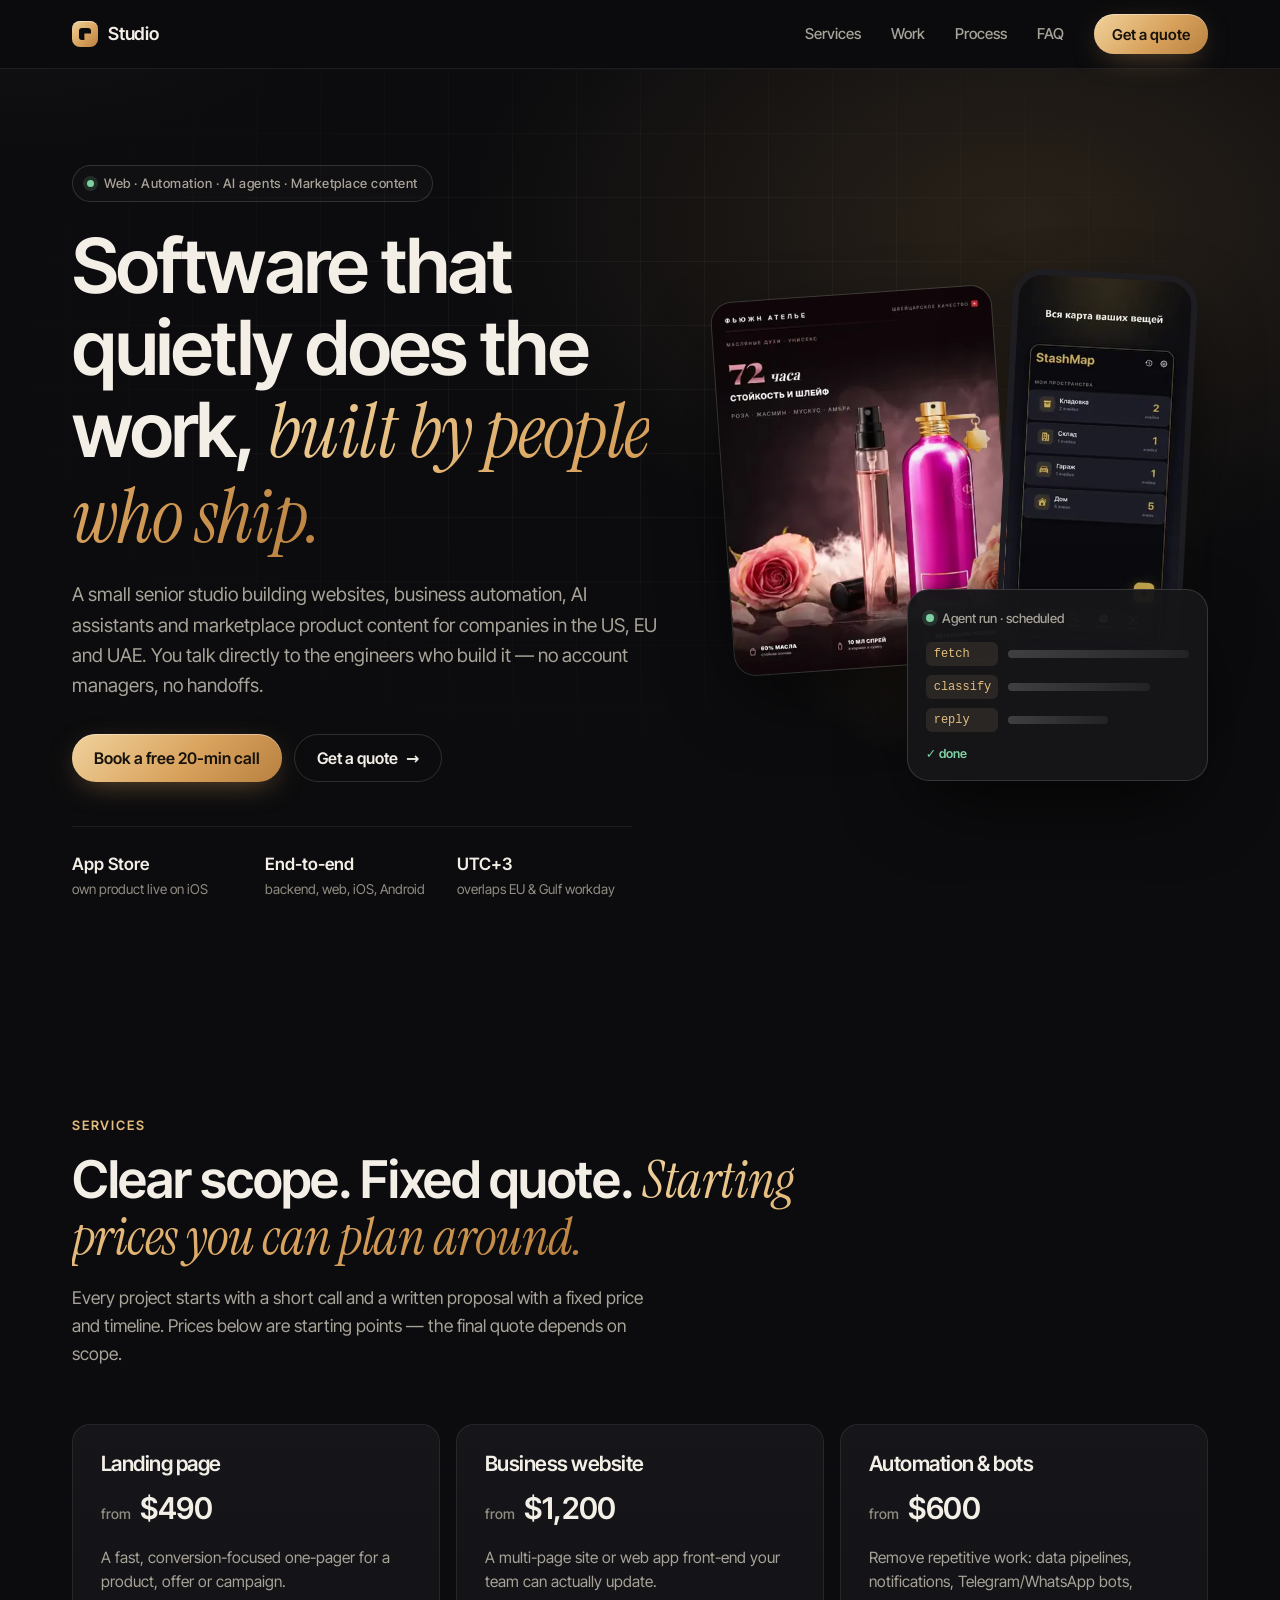
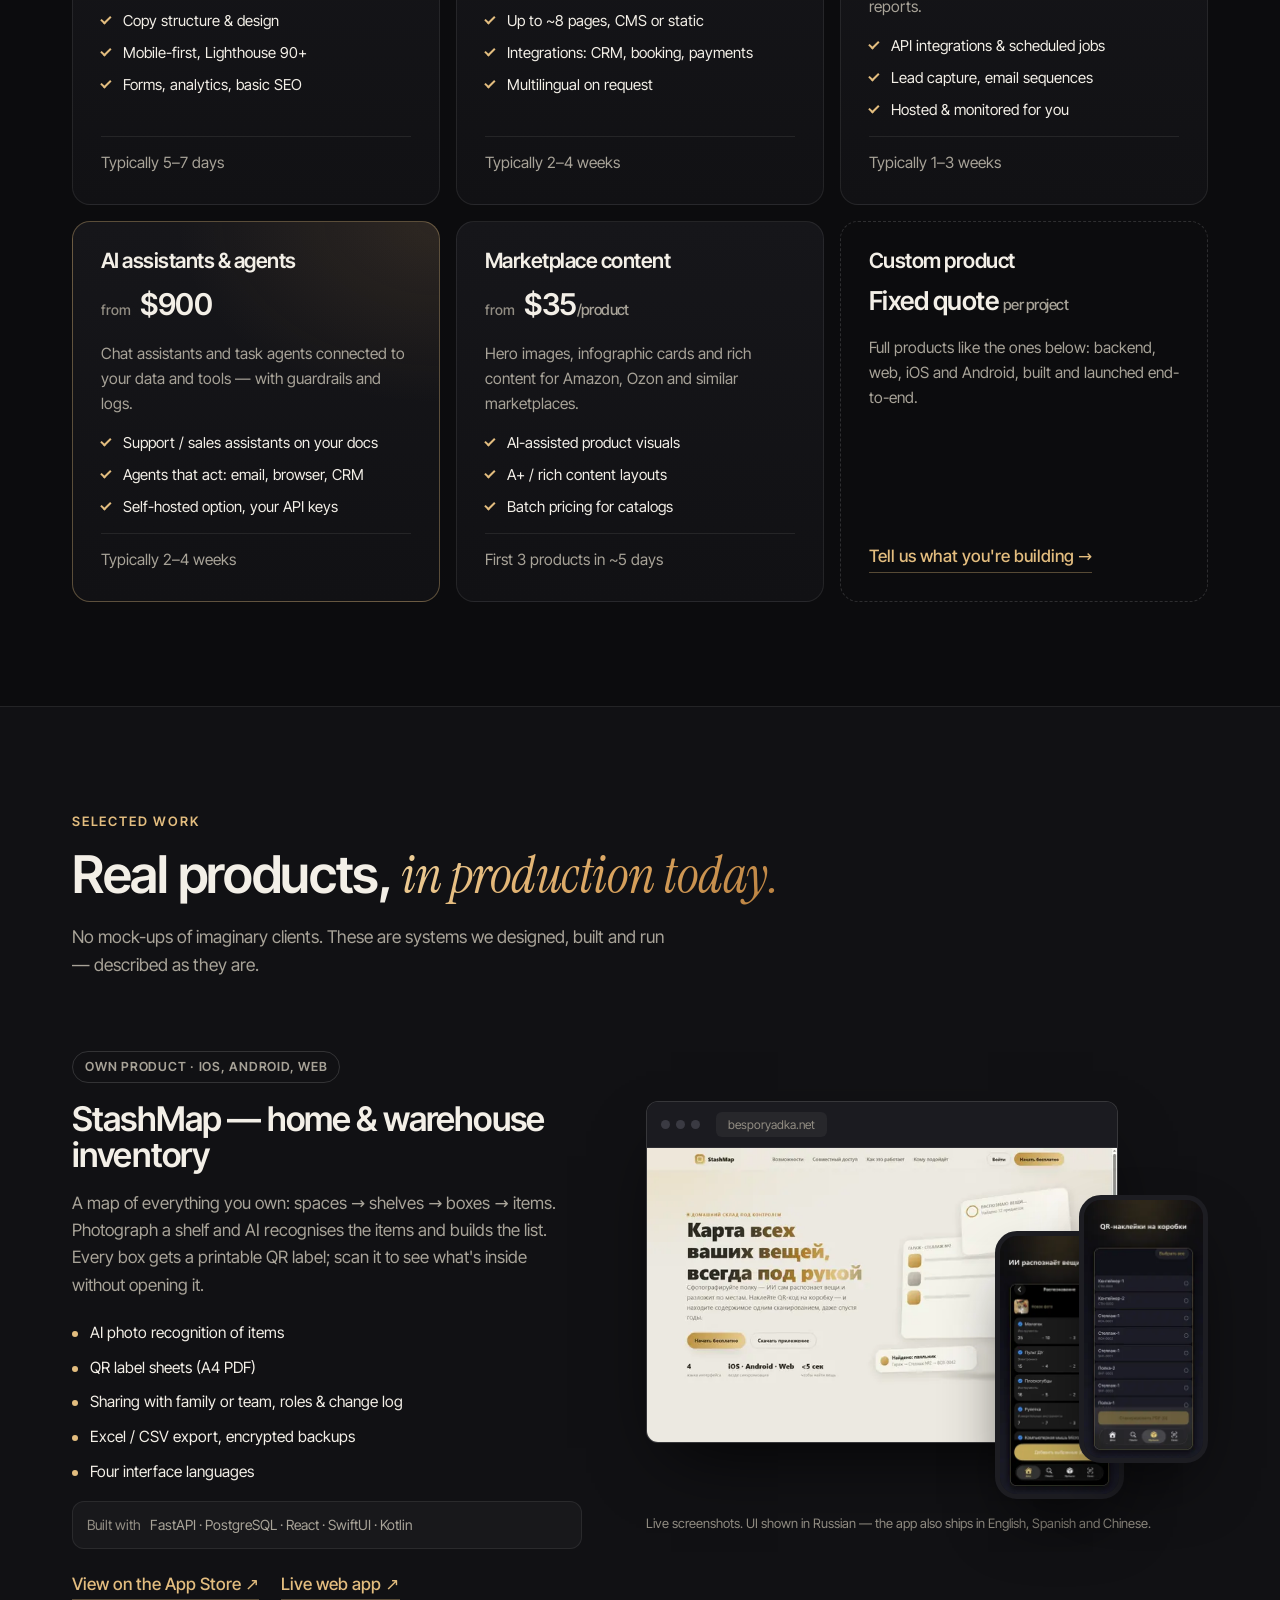
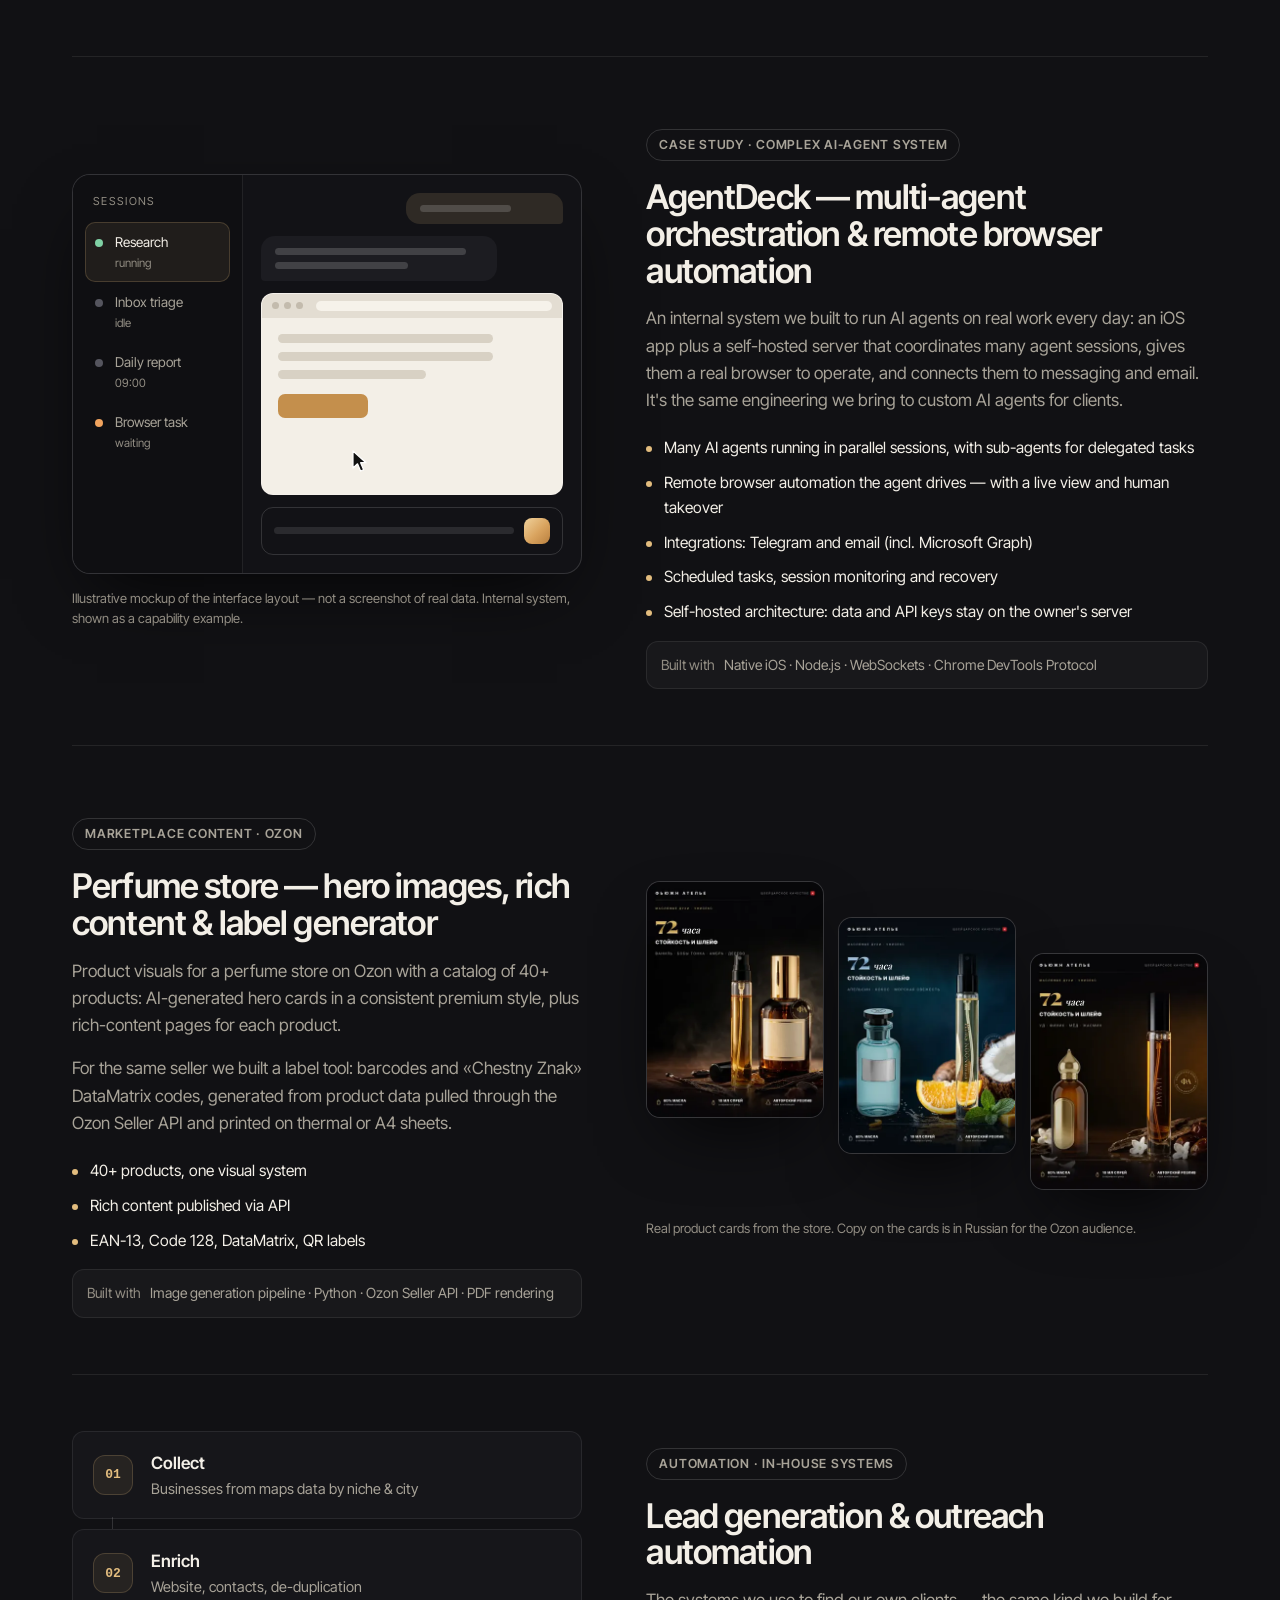
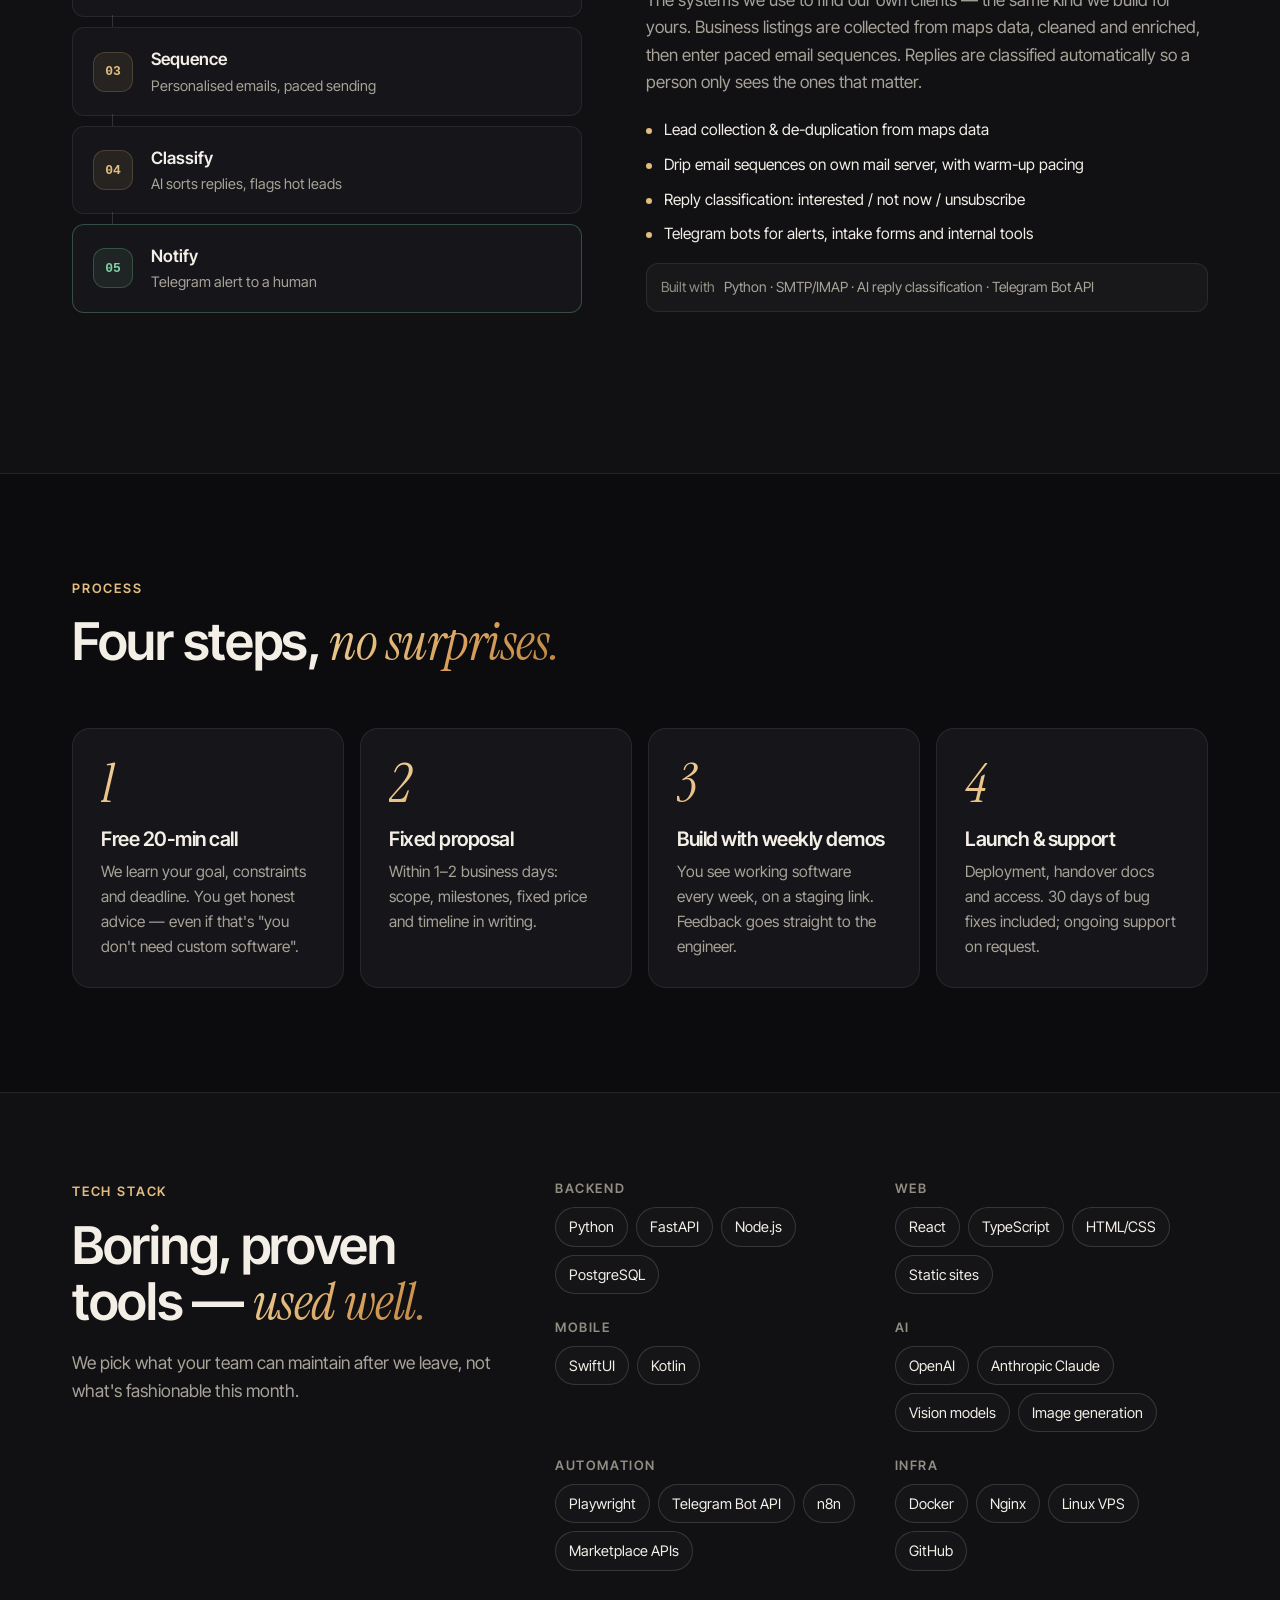
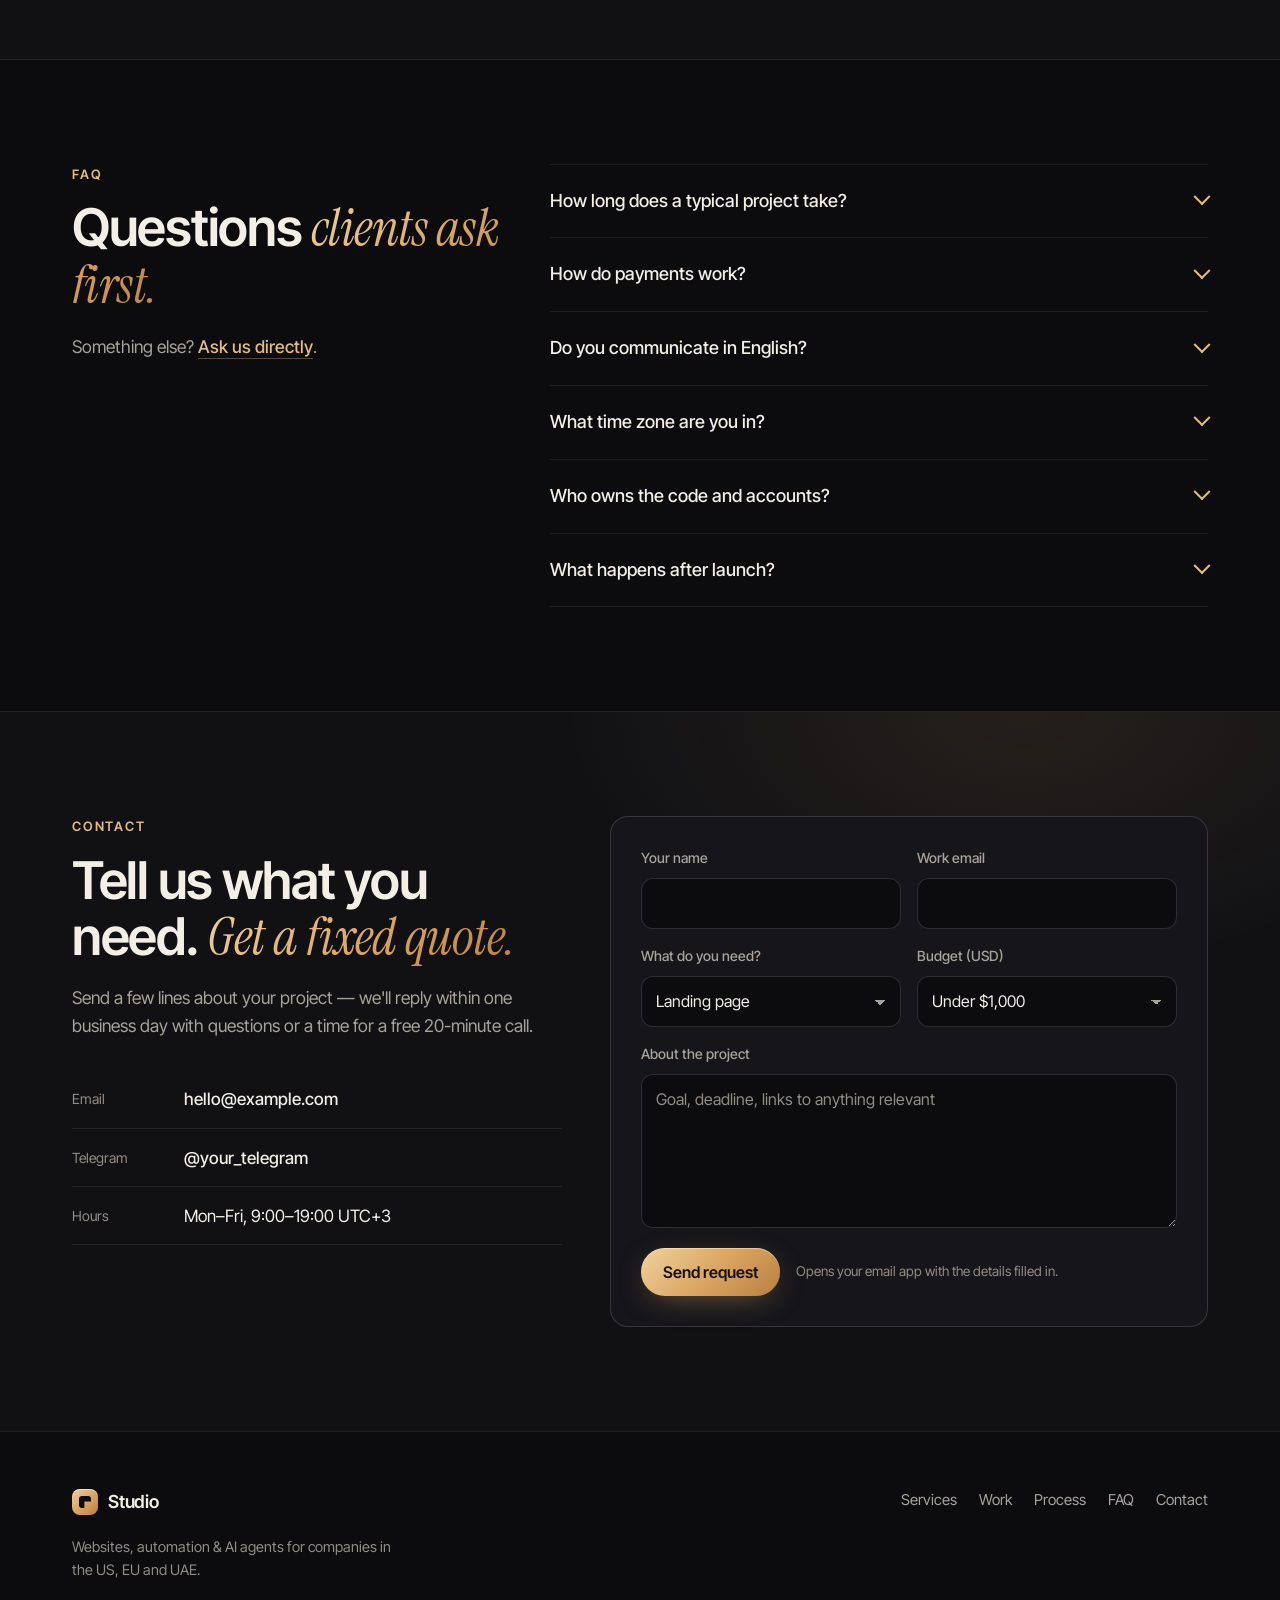
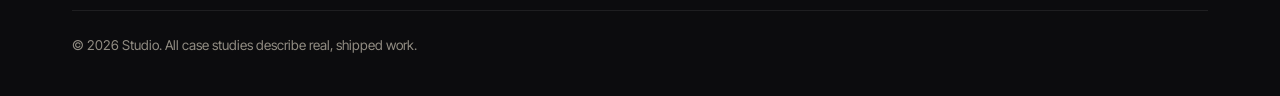
==== commit 7c89e39a: "fix: AgentDeck framed as capability case study; responsive images, contrast, perf tweaks Co-Authored" ====
--- a/docs/index.html
+++ b/docs/index.html
@@ -69,10 +69,10 @@
     <div class="hero-art" aria-hidden="true">
       <div class="glow"></div>
       <figure class="tile tile-card">
-        <img src="img/ozon-rosesmusk-wine.webp" alt="" width="720" height="960" fetchpriority="high">
+        <img src="img/ozon-rosesmusk-wine-360.webp" srcset="img/ozon-rosesmusk-wine-360.webp 360w, img/ozon-rosesmusk-wine.webp 720w" sizes="(min-width:980px) 300px, 58vw" alt="" width="720" height="960" fetchpriority="high">
       </figure>
       <figure class="tile tile-phone">
-        <img src="img/stashmap-ios-home.webp" alt="" width="420" height="910">
+        <img src="img/stashmap-ios-home-240.webp" srcset="img/stashmap-ios-home-240.webp 240w, img/stashmap-ios-home.webp 420w" sizes="(min-width:980px) 200px, 38vw" alt="" width="420" height="910">
       </figure>
       <div class="tile tile-agent">
         <div class="ag-head"><span class="ag-dot"></span>Agent run · scheduled</div>
@@ -191,10 +191,10 @@
        <div class="media-stash">
         <figure class="shot shot-browser">
           <div class="chrome" aria-hidden="true"><i></i><i></i><i></i><span>besporyadka.net</span></div>
-          <img src="img/stashmap-landing.webp" alt="StashMap public landing page: headline about mapping all your belongings, with illustrated cards for AI recognition and QR labels" width="1280" height="800" loading="lazy">
+          <img src="img/stashmap-landing-640.webp" srcset="img/stashmap-landing-640.webp 640w, img/stashmap-landing.webp 1280w" sizes="(min-width:980px) 560px, 88vw" alt="StashMap public landing page: headline about mapping all your belongings, with illustrated cards for AI recognition and QR labels" width="1280" height="800" loading="lazy">
         </figure>
-        <figure class="shot shot-phone p1"><img src="img/stashmap-ios-recog.webp" alt="StashMap iOS: items recognised from a photo with confidence scores" width="420" height="910" loading="lazy"></figure>
-        <figure class="shot shot-phone p2"><img src="img/stashmap-ios-labels.webp" alt="StashMap iOS: printable QR label sheet" width="420" height="910" loading="lazy"></figure>
+        <figure class="shot shot-phone p1"><img src="img/stashmap-ios-recog-240.webp" srcset="img/stashmap-ios-recog-240.webp 240w, img/stashmap-ios-recog.webp 420w" sizes="(min-width:980px) 140px, 30vw" alt="StashMap iOS: items recognised from a photo with confidence scores" width="420" height="910" loading="lazy"></figure>
+        <figure class="shot shot-phone p2"><img src="img/stashmap-ios-labels-240.webp" srcset="img/stashmap-ios-labels-240.webp 240w, img/stashmap-ios-labels.webp 420w" sizes="(min-width:980px) 140px, 30vw" alt="StashMap iOS: printable QR label sheet" width="420" height="910" loading="lazy"></figure>
        </div>
         <p class="caption">Live screenshots. UI shown in Russian — the app also ships in English, Spanish and Chinese.</p>
       </div>
@@ -203,15 +203,15 @@
     <!-- Case 2: AgentDeck -->
     <article class="case case-flip reveal" aria-labelledby="c2">
       <div class="case-copy">
-        <p class="case-tag">Own product · iOS app + self-hosted server</p>
-        <h3 id="c2">AgentDeck — control center for AI agents</h3>
-        <p>A self-hosted command center for running AI agents day to day. Instead of juggling chat windows and terminals, one app shows every agent session, what it's doing right now, and lets you step in.</p>
+        <p class="case-tag">Case study · complex AI-agent system</p>
+        <h3 id="c2">AgentDeck — multi-agent orchestration &amp; remote browser automation</h3>
+        <p>An internal system we built to run AI agents on real work every day: an iOS app plus a self-hosted server that coordinates many agent sessions, gives them a real browser to operate, and connects them to messaging and email. It's the same engineering we bring to custom AI agents for clients.</p>
         <ul class="feat">
-          <li>Chat with many AI agents in parallel sessions</li>
-          <li>Live remote browser the agent drives — and you can take over</li>
-          <li>Telegram &amp; email integration</li>
-          <li>Scheduled tasks and multi-agent orchestration</li>
-          <li>Runs on your own server; your keys, your data</li>
+          <li>Many AI agents running in parallel sessions, with sub-agents for delegated tasks</li>
+          <li>Remote browser automation the agent drives — with a live view and human takeover</li>
+          <li>Integrations: Telegram and email (incl. Microsoft Graph)</li>
+          <li>Scheduled tasks, session monitoring and recovery</li>
+          <li>Self-hosted architecture: data and API keys stay on the owner's server</li>
         </ul>
         <p class="stack-line"><span>Built with</span> Native iOS · Node.js · WebSockets · Chrome DevTools Protocol</p>
       </div>
@@ -235,7 +235,7 @@
             <div class="m-input"><i></i><b></b></div>
           </div>
         </div>
-        <p class="caption">Illustrative mockup of the interface layout — not a screenshot of real data.</p>
+        <p class="caption">Illustrative mockup of the interface layout — not a screenshot of real data. Internal system, shown as a capability example.</p>
       </div>
     </article>
 
@@ -254,9 +254,9 @@
         <p class="stack-line"><span>Built with</span> Image generation pipeline · Python · Ozon Seller API · PDF rendering</p>
       </div>
       <div class="case-media media-cards">
-        <figure class="shot card c-a"><img src="img/ozon-blackvanilla-warm.webp" alt="Perfume hero card: amber bottle with vanilla pods on a dark warm background" width="720" height="960" loading="lazy"></figure>
-        <figure class="shot card c-b"><img src="img/ozon-card-aftswim.webp" alt="Perfume hero card: blue bottle with orange, coconut and mint" width="720" height="960" loading="lazy"></figure>
-        <figure class="shot card c-c"><img src="img/ozon-card-hayati.webp" alt="Perfume hero card: ornate oud bottle with dates and jasmine" width="720" height="960" loading="lazy"></figure>
+        <figure class="shot card c-a"><img src="img/ozon-blackvanilla-warm-360.webp" srcset="img/ozon-blackvanilla-warm-360.webp 360w, img/ozon-blackvanilla-warm.webp 720w" sizes="(min-width:980px) 180px, 31vw" alt="Perfume hero card: amber bottle with vanilla pods on a dark warm background" width="720" height="960" loading="lazy"></figure>
+        <figure class="shot card c-b"><img src="img/ozon-card-aftswim-360.webp" srcset="img/ozon-card-aftswim-360.webp 360w, img/ozon-card-aftswim.webp 720w" sizes="(min-width:980px) 180px, 31vw" alt="Perfume hero card: blue bottle with orange, coconut and mint" width="720" height="960" loading="lazy"></figure>
+        <figure class="shot card c-c"><img src="img/ozon-card-hayati-360.webp" srcset="img/ozon-card-hayati-360.webp 360w, img/ozon-card-hayati.webp 720w" sizes="(min-width:980px) 180px, 31vw" alt="Perfume hero card: ornate oud bottle with dates and jasmine" width="720" height="960" loading="lazy"></figure>
         <p class="caption">Real product cards from the store. Copy on the cards is in Russian for the Ozon audience.</p>
       </div>
     </article>
@@ -374,7 +374,7 @@
       </ul>
     </div>
 
-    <form class="form" id="quote-form" action="mailto:hello@example.com" method="post" enctype="text/plain" data-email="hello@example.com">
+    <form class="form" id="quote-form" data-email="hello@example.com">
       <div class="field">
         <label for="f-name">Your name</label>
         <input id="f-name" name="name" type="text" autocomplete="name" required>
--- a/docs/styles.css
+++ b/docs/styles.css
@@ -4,7 +4,7 @@
 :root{
   --bg:#0c0c0e;--bg-2:#111114;--surface:#16161a;--surface-2:#1c1c21;
   --line:rgba(255,255,255,.08);--line-2:rgba(255,255,255,.14);
-  --text:#f3efe7;--muted:#a8a398;--dim:#7d786f;
+  --text:#f3efe7;--muted:#a8a398;--dim:#928d83;
   --gold:#e3bd7f;--gold-2:#c48f4c;--grad:linear-gradient(135deg,#f0d29c 0%,#d9a35e 55%,#b9803f 100%);
   --green:#7fd1a4;--orange:#f0a35e;
   --r:18px;--r-sm:12px;
@@ -73,14 +73,13 @@
 .proof span{display:block;font-size:13.5px;color:var(--dim);line-height:1.4;margin-top:2px}
 
 .hero-art{position:relative;height:520px;max-width:560px;width:100%;margin:0 auto}
-.glow{position:absolute;inset:15% 10%;background:radial-gradient(closest-side,rgba(217,163,94,.35),transparent);filter:blur(30px)}
+.glow{position:absolute;inset:5% 0;background:radial-gradient(closest-side,rgba(217,163,94,.28),transparent)}
 .tile{position:absolute;margin:0;border-radius:22px;overflow:hidden;border:1px solid var(--line-2);box-shadow:0 30px 80px -20px rgba(0,0,0,.8)}
 .tile-card{width:58%;left:0;top:4%;transform:rotate(-4deg)}
 .tile-phone{width:38%;right:4%;top:0;border-radius:30px;transform:rotate(3deg);border:6px solid #1d1d22}
-.tile-agent{width:62%;right:0;bottom:2%;background:rgba(22,22,26,.92);backdrop-filter:blur(10px);padding:18px 18px 16px;font-size:13px}
+.tile-agent{width:62%;right:0;bottom:2%;background:rgba(22,22,26,.96);padding:18px 18px 16px;font-size:13px}
 .ag-head{display:flex;align-items:center;gap:8px;color:var(--muted);font-weight:500;margin-bottom:14px}
-.ag-dot{width:8px;height:8px;border-radius:50%;background:var(--green);animation:pulse 2s infinite}
-@keyframes pulse{50%{box-shadow:0 0 0 6px rgba(127,209,164,0)}0%{box-shadow:0 0 0 0 rgba(127,209,164,.5)}}
+.ag-dot{width:8px;height:8px;border-radius:50%;background:var(--green);box-shadow:0 0 0 4px rgba(127,209,164,.15)}
 .ag-line{display:flex;align-items:center;gap:10px;margin:9px 0}
 .ag-chip{flex:none;width:72px;font:500 12px/1 ui-monospace,SFMono-Regular,Menlo,Consolas,monospace;color:var(--gold);background:rgba(227,189,127,.1);border-radius:6px;padding:6px 8px}
 .ag-line i{display:block;height:8px;border-radius:4px;background:linear-gradient(90deg,rgba(255,255,255,.18),rgba(255,255,255,.06))}
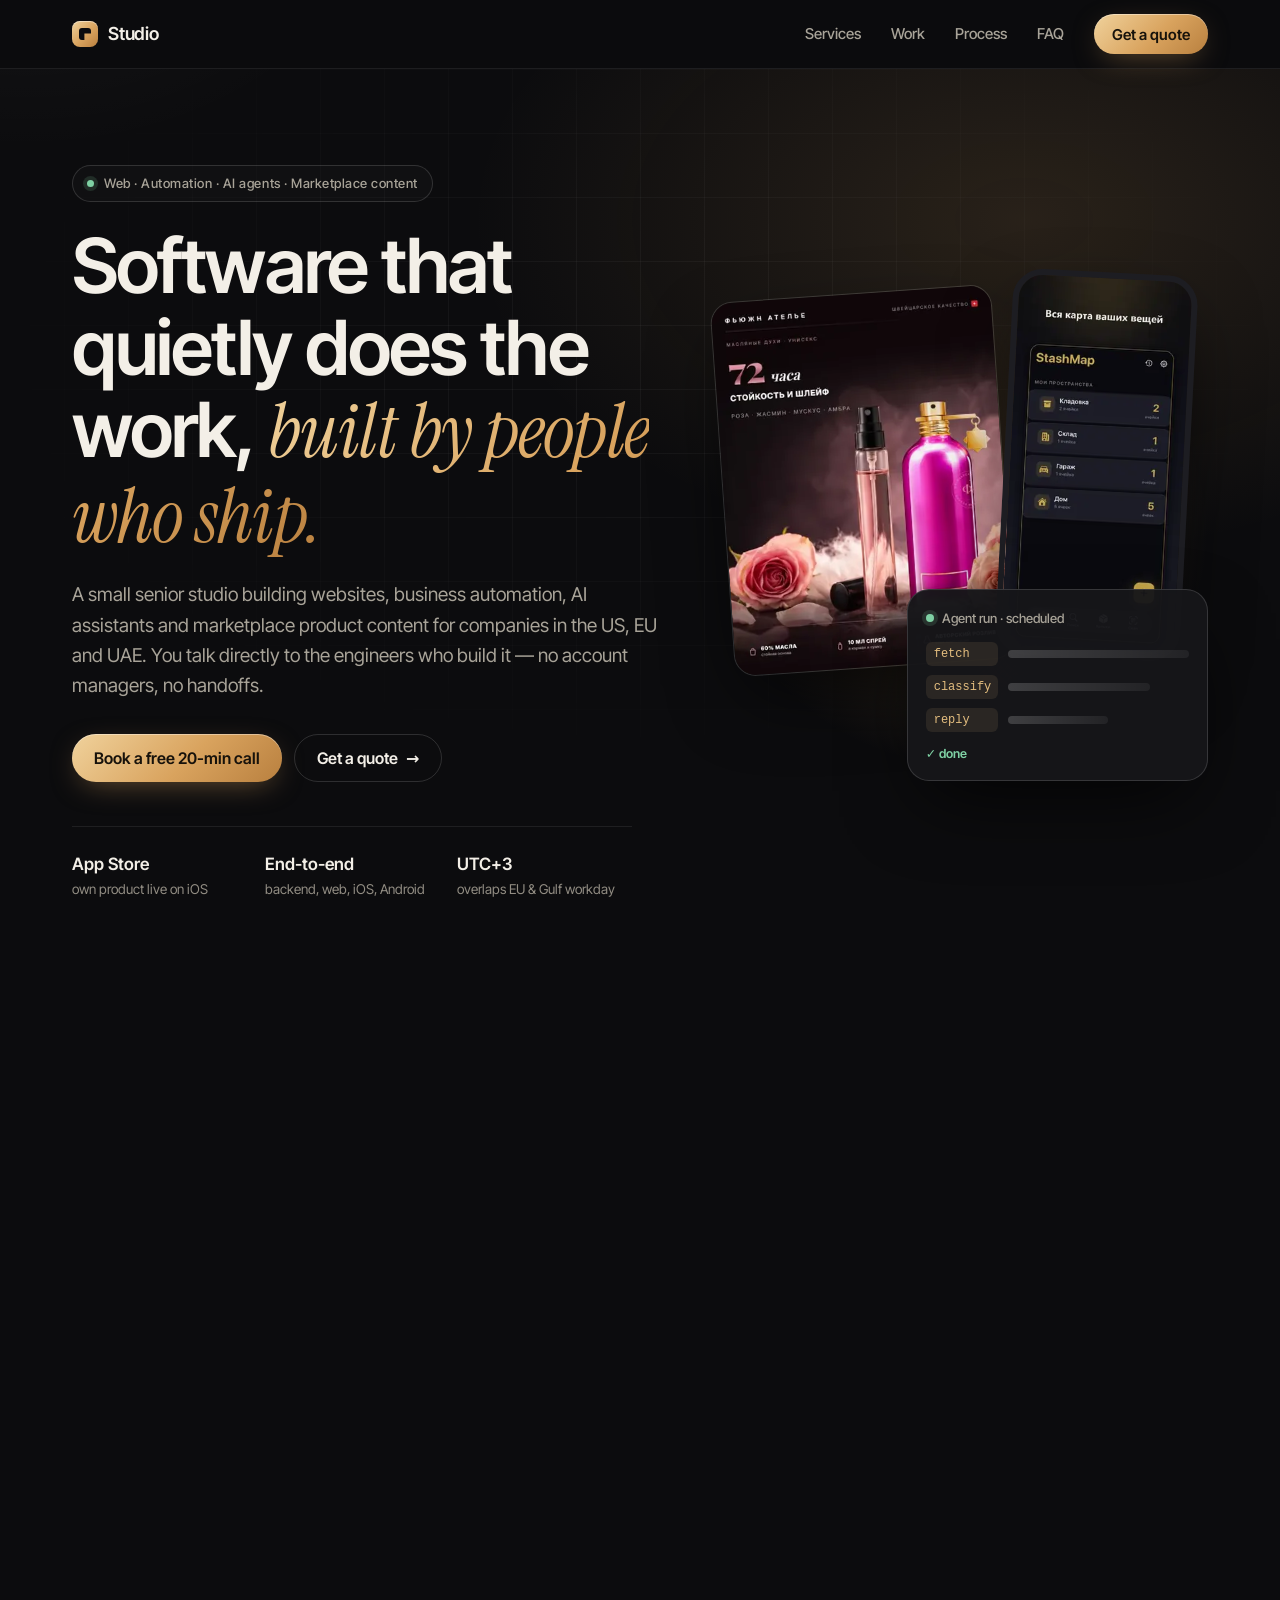
==== commit 17609564: "perf: inline CSS at build, content-visibility for below-fold sections, preload fonts Co-Authored-By:" ====
--- a/docs/index.html
+++ b/docs/index.html
@@ -20,7 +20,274 @@
 <link rel="icon" href="favicon-32.png" sizes="32x32" type="image/png">
 <link rel="apple-touch-icon" href="apple-touch-icon.png">
 <link rel="preload" href="fonts/inter-tight-var.woff2" as="font" type="font/woff2" crossorigin>
-<link rel="stylesheet" href="styles.css">
+<link rel="preload" href="fonts/instrument-serif-italic.woff2" as="font" type="font/woff2" crossorigin>
+<style>@font-face{font-family:"Inter Tight";src:url(fonts/inter-tight-var.woff2) format("woff2");font-weight:400 700;font-style:normal;font-display:swap}
+@font-face{font-family:"Instrument Serif";src:url(fonts/instrument-serif-italic.woff2) format("woff2");font-weight:400;font-style:italic;font-display:swap}
+
+:root{
+  --bg:#0c0c0e;--bg-2:#111114;--surface:#16161a;--surface-2:#1c1c21;
+  --line:rgba(255,255,255,.08);--line-2:rgba(255,255,255,.14);
+  --text:#f3efe7;--muted:#a8a398;--dim:#928d83;
+  --gold:#e3bd7f;--gold-2:#c48f4c;--grad:linear-gradient(135deg,#f0d29c 0%,#d9a35e 55%,#b9803f 100%);
+  --green:#7fd1a4;--orange:#f0a35e;
+  --r:18px;--r-sm:12px;
+  --wrap:1180px;
+  --sans:"Inter Tight",ui-sans-serif,system-ui,-apple-system,"Segoe UI",Roboto,Arial,sans-serif;
+  --serif:"Instrument Serif",Georgia,"Times New Roman",serif;
+}
+*,*::before,*::after{box-sizing:border-box}
+html{scroll-behavior:smooth;-webkit-text-size-adjust:100%}
+@media (prefers-reduced-motion:reduce){html{scroll-behavior:auto}*{animation:none!important;transition:none!important}}
+body{margin:0;background:var(--bg);color:var(--text);font:400 17px/1.6 var(--sans);-webkit-font-smoothing:antialiased;text-rendering:optimizeLegibility}
+img{display:block;max-width:100%;height:auto}
+a{color:inherit}
+h1,h2,h3{margin:0;font-weight:600;letter-spacing:-.025em;line-height:1.08}
+h1 em,h2 em{font-family:var(--serif);font-style:italic;font-weight:400;letter-spacing:-.01em;background:var(--grad);-webkit-background-clip:text;background-clip:text;color:transparent;padding-right:.06em}
+p{margin:0}
+ul,ol{margin:0;padding:0;list-style:none}
+:focus-visible{outline:2px solid var(--gold);outline-offset:3px;border-radius:6px}
+.sr-only{position:absolute;width:1px;height:1px;overflow:hidden;clip:rect(0 0 0 0);white-space:nowrap}
+.skip{position:absolute;left:12px;top:-60px;z-index:100;background:var(--gold);color:#111;padding:10px 14px;border-radius:10px;font-weight:600;text-decoration:none}
+.skip:focus{top:12px}
+.wrap{width:100%;max-width:var(--wrap);margin:0 auto;padding:0 22px}
+
+/* buttons & links */
+.btn{display:inline-flex;align-items:center;gap:.5em;justify-content:center;min-height:48px;padding:0 22px;border-radius:999px;border:0;background:var(--grad);color:#17120b;font:600 16px/1 var(--sans);text-decoration:none;cursor:pointer;box-shadow:0 8px 30px -10px rgba(217,163,94,.55),inset 0 1px 0 rgba(255,255,255,.4);transition:transform .2s ease,box-shadow .2s ease}
+.btn:hover{transform:translateY(-1px);box-shadow:0 12px 36px -10px rgba(217,163,94,.7),inset 0 1px 0 rgba(255,255,255,.4)}
+.btn-ghost{background:transparent;color:var(--text);border:1px solid var(--line-2);box-shadow:none}
+.btn-ghost:hover{background:rgba(255,255,255,.04);box-shadow:none}
+.btn-small{min-height:40px;padding:0 18px;font-size:15px}
+.link{color:var(--gold);text-decoration:none;font-weight:500;border-bottom:1px solid rgba(227,189,127,.35);padding-bottom:1px;transition:border-color .2s}
+.link:hover{border-color:var(--gold)}
+
+/* header */
+.site-header{position:sticky;top:0;z-index:50;background:rgba(12,12,14,.9);border-bottom:1px solid var(--line)}
+.nav{display:flex;align-items:center;justify-content:space-between;height:68px}
+.brand{display:inline-flex;align-items:center;gap:10px;text-decoration:none;font-weight:600;font-size:18px;letter-spacing:-.01em}
+.brand-mark{width:26px;height:26px;border-radius:8px;background:var(--grad);position:relative;box-shadow:inset 0 1px 0 rgba(255,255,255,.45)}
+.brand-mark::after{content:"";position:absolute;inset:7px;border-radius:3px;background:var(--bg);clip-path:polygon(0 0,100% 0,100% 45%,45% 45%,45% 100%,0 100%)}
+.nav-menu{display:flex;align-items:center;gap:30px}
+.nav-menu a:not(.btn){text-decoration:none;color:var(--muted);font-size:15px;font-weight:500;transition:color .2s}
+.nav-menu a:not(.btn):hover{color:var(--text)}
+.nav-toggle{display:none}
+@media (max-width:820px){
+  .nav-toggle{display:inline-flex;align-items:center;justify-content:center;width:44px;height:44px;border:1px solid var(--line-2);border-radius:12px;background:transparent;color:var(--text);cursor:pointer}
+  .nav-toggle span[aria-hidden]{width:18px;height:2px;background:currentColor;position:relative;box-shadow:0 -6px 0 currentColor,0 6px 0 currentColor;transition:box-shadow .2s}
+  .nav-toggle[aria-expanded=true] span[aria-hidden]{box-shadow:none}
+  .nav-menu{position:absolute;top:68px;left:0;right:0;flex-direction:column;align-items:stretch;gap:0;padding:8px 22px 22px;background:rgba(12,12,14,.97);border-bottom:1px solid var(--line);display:none}
+  .nav-menu.open{display:flex}
+  .nav-menu a:not(.btn){padding:14px 0;border-bottom:1px solid var(--line);font-size:17px}
+  .nav-menu .btn{margin-top:16px}
+}
+
+/* hero */
+.hero{position:relative;overflow:hidden;padding:72px 0 88px}
+.hero::before{content:"";position:absolute;inset:-20% -10% auto;height:120%;background:radial-gradient(60% 50% at 75% 30%,rgba(217,163,94,.14),transparent 60%),radial-gradient(40% 40% at 10% 0%,rgba(255,255,255,.05),transparent 60%);pointer-events:none}
+.hero::after{content:"";position:absolute;inset:0;background-image:linear-gradient(var(--line) 1px,transparent 1px),linear-gradient(90deg,var(--line) 1px,transparent 1px);background-size:64px 64px;mask-image:radial-gradient(70% 60% at 50% 30%,#000 20%,transparent 75%);-webkit-mask-image:radial-gradient(70% 60% at 50% 30%,#000 20%,transparent 75%);opacity:.5;pointer-events:none}
+.hero-grid{position:relative;z-index:1;display:grid;gap:56px;align-items:center}
+.eyebrow{display:inline-flex;align-items:center;gap:10px;font-size:13px;font-weight:500;letter-spacing:.04em;color:var(--muted);border:1px solid var(--line-2);border-radius:999px;padding:7px 14px;background:rgba(255,255,255,.02)}
+.dot{width:7px;height:7px;border-radius:50%;background:var(--green);box-shadow:0 0 0 4px rgba(127,209,164,.15)}
+.hero h1{margin-top:22px;font-size:clamp(40px,7.4vw,76px);max-width:14ch}
+.hero h1 em{display:inline}
+.lead{margin-top:22px;font-size:clamp(17px,1.6vw,19px);color:var(--muted);max-width:56ch}
+.cta-row{display:flex;flex-wrap:wrap;gap:12px;margin-top:32px}
+.proof{display:grid;grid-template-columns:repeat(3,minmax(0,1fr));gap:18px;margin-top:44px;padding-top:24px;border-top:1px solid var(--line);max-width:560px}
+.proof strong{display:block;font-size:17px;font-weight:600}
+.proof span{display:block;font-size:13.5px;color:var(--dim);line-height:1.4;margin-top:2px}
+
+.hero-art{position:relative;height:520px;max-width:560px;width:100%;margin:0 auto}
+.glow{position:absolute;inset:5% 0;background:radial-gradient(closest-side,rgba(217,163,94,.28),transparent)}
+.tile{position:absolute;margin:0;border-radius:22px;overflow:hidden;border:1px solid var(--line-2);box-shadow:0 30px 80px -20px rgba(0,0,0,.8)}
+.tile-card{width:58%;left:0;top:4%;transform:rotate(-4deg)}
+.tile-phone{width:38%;right:4%;top:0;border-radius:30px;transform:rotate(3deg);border:6px solid #1d1d22}
+.tile-agent{width:62%;right:0;bottom:2%;background:rgba(22,22,26,.96);padding:18px 18px 16px;font-size:13px}
+.ag-head{display:flex;align-items:center;gap:8px;color:var(--muted);font-weight:500;margin-bottom:14px}
+.ag-dot{width:8px;height:8px;border-radius:50%;background:var(--green);box-shadow:0 0 0 4px rgba(127,209,164,.15)}
+.ag-line{display:flex;align-items:center;gap:10px;margin:9px 0}
+.ag-chip{flex:none;width:72px;font:500 12px/1 ui-monospace,SFMono-Regular,Menlo,Consolas,monospace;color:var(--gold);background:rgba(227,189,127,.1);border-radius:6px;padding:6px 8px}
+.ag-line i{display:block;height:8px;border-radius:4px;background:linear-gradient(90deg,rgba(255,255,255,.18),rgba(255,255,255,.06))}
+.ag-foot{margin-top:12px;color:var(--green);font-weight:600;font-size:12.5px}
+
+@media (min-width:980px){
+  .hero{padding:96px 0 112px}
+  .hero-grid{grid-template-columns:1.1fr .9fr}
+}
+@media (max-width:560px){
+  .hero{padding:48px 0 64px}
+  .hero-art{height:400px}
+  .proof{gap:12px}
+  .proof strong{font-size:15px}
+}
+
+/* sections */
+.section{padding:104px 0;position:relative;content-visibility:auto;contain-intrinsic-size:auto 1200px}
+.site-footer{content-visibility:auto;contain-intrinsic-size:auto 300px}
+.section-tight{padding:88px 0}
+.section-alt{background:var(--bg-2);border-top:1px solid var(--line);border-bottom:1px solid var(--line)}
+.section-head{max-width:760px;margin-bottom:56px}
+.kicker{font-size:13px;font-weight:600;letter-spacing:.14em;text-transform:uppercase;color:var(--gold);margin-bottom:16px}
+.section h2{font-size:clamp(32px,4.6vw,52px)}
+.sub{margin-top:18px;color:var(--muted);font-size:17.5px;max-width:60ch}
+@media (max-width:560px){.section{padding:72px 0}.section-head{margin-bottom:40px}}
+
+/* services */
+.services{display:grid;gap:16px;grid-template-columns:repeat(auto-fill,minmax(300px,1fr))}
+.svc{position:relative;display:flex;flex-direction:column;gap:14px;padding:28px;border-radius:var(--r);background:linear-gradient(180deg,var(--surface),var(--bg-2));border:1px solid var(--line);transition:border-color .25s,transform .25s}
+.svc:hover{border-color:var(--line-2);transform:translateY(-2px)}
+.svc-top{display:flex;flex-direction:column;gap:8px}
+.svc h3{font-size:21px}
+.price{font-size:30px;font-weight:600;letter-spacing:-.02em}
+.price span{font-size:14px;font-weight:500;color:var(--dim);margin-right:4px;letter-spacing:0}
+.price small{font-size:15px;color:var(--muted);font-weight:500}
+.svc>p{color:var(--muted);font-size:15.5px}
+.svc ul{display:grid;gap:8px;font-size:15px}
+.svc li{position:relative;padding-left:22px}
+.svc li::before{content:"";position:absolute;left:2px;top:.62em;width:10px;height:6px;border-left:2px solid var(--gold);border-bottom:2px solid var(--gold);transform:rotate(-45deg) translateY(-3px)}
+.svc-time{margin-top:auto;padding-top:14px;border-top:1px solid var(--line);font-size:13.5px;color:var(--dim)}
+.svc-feature{border-color:rgba(227,189,127,.35);background:radial-gradient(120% 80% at 100% 0%,rgba(217,163,94,.12),transparent 60%),linear-gradient(180deg,var(--surface),var(--bg-2))}
+.svc-custom{background:transparent;border-style:dashed;border-color:var(--line-2)}
+.svc-custom .price{font-size:26px}
+.svc-custom .link{margin-top:auto;align-self:flex-start}
+
+/* cases */
+.case{display:grid;gap:40px;align-items:center;padding:56px 0;border-top:1px solid var(--line)}
+.case:first-of-type{border-top:0;padding-top:0}
+.case-tag{display:inline-block;font-size:12.5px;font-weight:600;letter-spacing:.06em;text-transform:uppercase;color:var(--muted);border:1px solid var(--line-2);border-radius:999px;padding:5px 12px}
+.case h3{margin-top:18px;font-size:clamp(26px,3vw,34px)}
+.case-copy>p{margin-top:16px;color:var(--muted)}
+.feat{margin-top:22px;display:grid;gap:10px;font-size:15.5px}
+.feat li{display:flex;gap:12px}
+.feat li::before{content:"";flex:none;width:6px;height:6px;margin-top:.65em;border-radius:50%;background:var(--gold)}
+.stack-line{margin-top:24px;font-size:14px;color:var(--muted);padding:12px 14px;border-radius:var(--r-sm);background:rgba(255,255,255,.03);border:1px solid var(--line)}
+.stack-line span{color:var(--dim);margin-right:6px}
+.case-links{display:flex;flex-wrap:wrap;gap:22px;margin-top:22px}
+.case-media{position:relative;margin:0}
+.shot{margin:0;border-radius:var(--r-sm);overflow:hidden;border:1px solid var(--line-2);box-shadow:0 30px 70px -25px rgba(0,0,0,.85);background:var(--surface)}
+.caption{margin-top:14px;font-size:13px;color:var(--dim)}
+@media (min-width:980px){
+  .case{grid-template-columns:1fr 1.1fr;gap:64px}
+  .case-flip .case-copy{order:2}
+}
+
+.media-stash{position:relative;padding-bottom:56px}
+.shot-browser .chrome{display:flex;align-items:center;gap:6px;padding:10px 14px;background:#1b1b20;border-bottom:1px solid var(--line)}
+.chrome i{width:9px;height:9px;border-radius:50%;background:#3a3a42}
+.chrome span{margin-left:10px;font-size:12px;color:var(--dim);background:rgba(255,255,255,.05);padding:3px 12px;border-radius:6px}
+.media-stash .shot-browser{width:88%}
+.shot-phone{position:absolute;border-radius:22px;border:5px solid #1d1d22}
+.media-stash .shot-browser{width:84%}
+.media-stash .p1{right:15%;bottom:0;width:23%}
+.media-stash .p2{right:0;bottom:36px;width:23%}
+@media (max-width:560px){.media-stash{padding-bottom:40px}.media-stash .shot-browser{width:88%}.media-stash .p1{display:none}.media-stash .p2{width:30%;bottom:0}}
+
+.media-cards{display:grid;grid-template-columns:repeat(3,1fr);gap:14px;align-items:start}
+.media-cards .card{border-radius:14px}
+.media-cards .c-b{margin-top:36px}
+.media-cards .c-c{margin-top:72px}
+.media-cards .caption{grid-column:1/-1}
+
+/* agentdeck mock */
+.mock{display:grid;grid-template-columns:170px 1fr;min-height:400px;border-radius:var(--r);overflow:hidden;border:1px solid var(--line-2);background:#121216;box-shadow:0 30px 70px -25px rgba(0,0,0,.85)}
+.mock-side{padding:18px 12px;border-right:1px solid var(--line);background:#0f0f12}
+.mock-label{font-size:11px;letter-spacing:.12em;text-transform:uppercase;color:var(--dim);margin:0 8px 12px}
+.m-sess{display:grid;grid-template-columns:10px 1fr;column-gap:10px;align-items:center;padding:10px;border-radius:10px;font-size:13.5px;color:var(--muted)}
+.m-sess b{width:8px;height:8px;border-radius:50%;background:var(--green)}
+.m-sess b.g{background:#55555e}
+.m-sess b.o{background:var(--orange)}
+.m-sess em{grid-column:2;font-style:normal;font-size:11.5px;color:var(--dim)}
+.m-sess.active{background:rgba(227,189,127,.08);color:var(--text);box-shadow:inset 0 0 0 1px rgba(227,189,127,.2)}
+.mock-main{display:flex;flex-direction:column;gap:12px;padding:18px}
+.m-bubble{align-self:flex-start;width:78%;padding:12px 14px;border-radius:14px 14px 14px 4px;background:var(--surface-2);display:grid;gap:7px}
+.m-bubble.me{align-self:flex-end;width:52%;border-radius:14px 14px 4px 14px;background:rgba(227,189,127,.14)}
+.m-bubble i{display:block;height:7px;border-radius:4px;background:rgba(255,255,255,.16)}
+.m-browser{position:relative;flex:1;min-height:150px;border-radius:12px;border:1px solid var(--line-2);overflow:hidden;background:#f3efe7}
+.m-bar{display:flex;align-items:center;gap:5px;padding:7px 10px;background:#e3ddd2}
+.m-bar i{width:7px;height:7px;border-radius:50%;background:#c3bbad}
+.m-bar span{flex:1;height:10px;margin-left:8px;border-radius:5px;background:#f6f2ea}
+.m-page{padding:16px;display:grid;gap:9px}
+.m-page span{display:block;height:9px;border-radius:5px;background:#d8d1c4;width:80%}
+.m-page span.s{width:55%}
+.m-page .btnish{width:90px;height:24px;border-radius:7px;background:#c48f4c;margin-top:6px}
+.m-cursor{position:absolute;left:90px;bottom:22px;animation:cur 5s ease-in-out infinite}
+@keyframes cur{0%,100%{transform:translate(0,0)}50%{transform:translate(70px,-34px)}}
+.m-input{display:flex;align-items:center;gap:10px;padding:10px 12px;border-radius:12px;border:1px solid var(--line-2)}
+.m-input i{flex:1;height:7px;border-radius:4px;background:rgba(255,255,255,.1)}
+.m-input b{width:26px;height:26px;border-radius:8px;background:var(--grad)}
+@media (max-width:560px){.mock{grid-template-columns:1fr}.mock-side{display:flex;gap:6px;overflow:hidden;border-right:0;border-bottom:1px solid var(--line);padding:10px}.mock-label,.m-sess em{display:none}.m-sess{flex:none;padding:8px 10px}}
+
+/* flow */
+.flow{display:grid;gap:10px;counter-reset:f}
+.flow li{position:relative;display:flex;gap:18px;align-items:center;padding:18px 20px;border-radius:var(--r-sm);background:var(--surface);border:1px solid var(--line)}
+.flow li:not(:last-child)::after{content:"";position:absolute;left:39px;bottom:-11px;width:1px;height:12px;background:var(--line-2)}
+.flow .n{flex:none;display:grid;place-items:center;width:40px;height:40px;border-radius:12px;font:600 13px/1 ui-monospace,Menlo,Consolas,monospace;color:var(--gold);background:rgba(227,189,127,.08);border:1px solid rgba(227,189,127,.2)}
+.flow b{font-weight:600}
+.flow p{font-size:14.5px;color:var(--muted)}
+.flow li:last-child{border-color:rgba(127,209,164,.3)}
+.flow li:last-child .n{color:var(--green);background:rgba(127,209,164,.08);border-color:rgba(127,209,164,.25)}
+
+/* process */
+.steps{display:grid;gap:16px;grid-template-columns:repeat(auto-fit,minmax(240px,1fr))}
+.steps li{padding:28px;border-radius:var(--r);border:1px solid var(--line);background:var(--surface)}
+.step-n{display:block;font-family:var(--serif);font-style:italic;font-size:54px;line-height:1;background:var(--grad);-webkit-background-clip:text;background-clip:text;color:transparent;margin-bottom:18px}
+.steps h3{font-size:20px}
+.steps p{margin-top:10px;color:var(--muted);font-size:15.5px}
+
+/* stack */
+.stack-grid{display:grid;gap:48px}
+.stack-groups{display:grid;gap:26px;grid-template-columns:repeat(auto-fill,minmax(240px,1fr))}
+.stack-groups h3{font-size:13px;font-weight:600;letter-spacing:.12em;text-transform:uppercase;color:var(--dim);margin-bottom:12px}
+.chips{display:flex;flex-wrap:wrap;gap:8px}
+.chips li{font-size:14.5px;padding:7px 13px;border-radius:999px;border:1px solid var(--line-2);background:rgba(255,255,255,.02)}
+@media (min-width:980px){.stack-grid{grid-template-columns:.8fr 1.2fr;align-items:start}}
+
+/* faq */
+.faq-grid{display:grid;gap:40px}
+@media (min-width:980px){.faq-grid{grid-template-columns:.8fr 1.2fr}}
+.faq details{border-bottom:1px solid var(--line)}
+.faq details:first-child{border-top:1px solid var(--line)}
+.faq summary{display:flex;justify-content:space-between;gap:20px;align-items:center;padding:22px 0;cursor:pointer;font-size:18px;font-weight:500;list-style:none}
+.faq summary::-webkit-details-marker{display:none}
+.faq summary::after{content:"";flex:none;width:12px;height:12px;border-right:2px solid var(--gold);border-bottom:2px solid var(--gold);transform:rotate(45deg) translate(-3px,-3px);transition:transform .25s}
+.faq details[open] summary::after{transform:rotate(-135deg) translate(-3px,-3px)}
+.faq details p{padding:0 0 24px;color:var(--muted);max-width:64ch}
+
+/* contact */
+.contact{background:radial-gradient(60% 60% at 80% 0%,rgba(217,163,94,.10),transparent 60%),var(--bg-2);border-top:1px solid var(--line)}
+.contact-grid{display:grid;gap:48px}
+@media (min-width:980px){.contact-grid{grid-template-columns:.9fr 1.1fr}}
+.channels{margin-top:32px;display:grid;gap:2px}
+.channels li{display:grid;grid-template-columns:100px 1fr;gap:12px;padding:14px 0;border-bottom:1px solid var(--line)}
+.channels span{color:var(--dim);font-size:14px;padding-top:2px}
+.channels a{text-decoration:none;font-weight:500;word-break:break-all}
+.channels a:hover{color:var(--gold)}
+.form{display:grid;gap:16px;grid-template-columns:1fr 1fr;padding:30px;border-radius:var(--r);background:var(--surface);border:1px solid var(--line-2)}
+.field{display:grid;gap:8px}
+.field-wide{grid-column:1/-1}
+.field label{font-size:14px;font-weight:500;color:var(--muted)}
+.field input,.field select,.field textarea{width:100%;font:inherit;font-size:16px;color:var(--text);background:var(--bg);border:1px solid var(--line-2);border-radius:var(--r-sm);padding:12px 14px;transition:border-color .2s,box-shadow .2s}
+.field select{appearance:none;-webkit-appearance:none;background-image:linear-gradient(45deg,transparent 50%,var(--muted) 50%),linear-gradient(135deg,var(--muted) 50%,transparent 50%);background-position:calc(100% - 20px) 52%,calc(100% - 15px) 52%;background-size:5px 5px;background-repeat:no-repeat;padding-right:36px}
+.field textarea{resize:vertical;min-height:120px}
+.field input:focus,.field select:focus,.field textarea:focus{outline:none;border-color:var(--gold);box-shadow:0 0 0 3px rgba(227,189,127,.18)}
+.field ::placeholder{color:var(--dim)}
+.form-foot{display:flex;flex-wrap:wrap;align-items:center;gap:16px;margin-top:4px}
+.hint{font-size:13.5px;color:var(--dim)}
+@media (max-width:560px){.form{grid-template-columns:1fr;padding:22px}}
+
+/* footer */
+.site-footer{padding:56px 0 40px;border-top:1px solid var(--line)}
+.foot{display:grid;gap:28px}
+.foot-note{margin-top:12px;color:var(--dim);font-size:14.5px;max-width:40ch}
+.foot-nav{display:flex;flex-wrap:wrap;gap:22px}
+.foot-nav a{text-decoration:none;color:var(--muted);font-size:15px}
+.foot-nav a:hover{color:var(--text)}
+.foot-copy{color:var(--dim);font-size:13.5px;padding-top:24px;border-top:1px solid var(--line)}
+@media (min-width:820px){.foot{grid-template-columns:1fr auto}.foot-copy{grid-column:1/-1}}
+
+/* reveal */
+.js .reveal{opacity:0;transform:translateY(18px);transition:opacity .7s ease,transform .7s cubic-bezier(.2,.7,.2,1)}
+.js .reveal.in{opacity:1;transform:none}
+@media (prefers-reduced-motion:reduce){.js .reveal{opacity:1;transform:none}}
+</style>
 <script type="application/ld+json">
 {"@context":"https://schema.org","@type":"ProfessionalService","name":"Studio","url":"https://sergpt911.github.io/studio-site/","email":"hello@example.com","description":"Websites, business automation, AI assistants and marketplace product content.","areaServed":["US","EU","AE"],"priceRange":"$$"}
 </script>
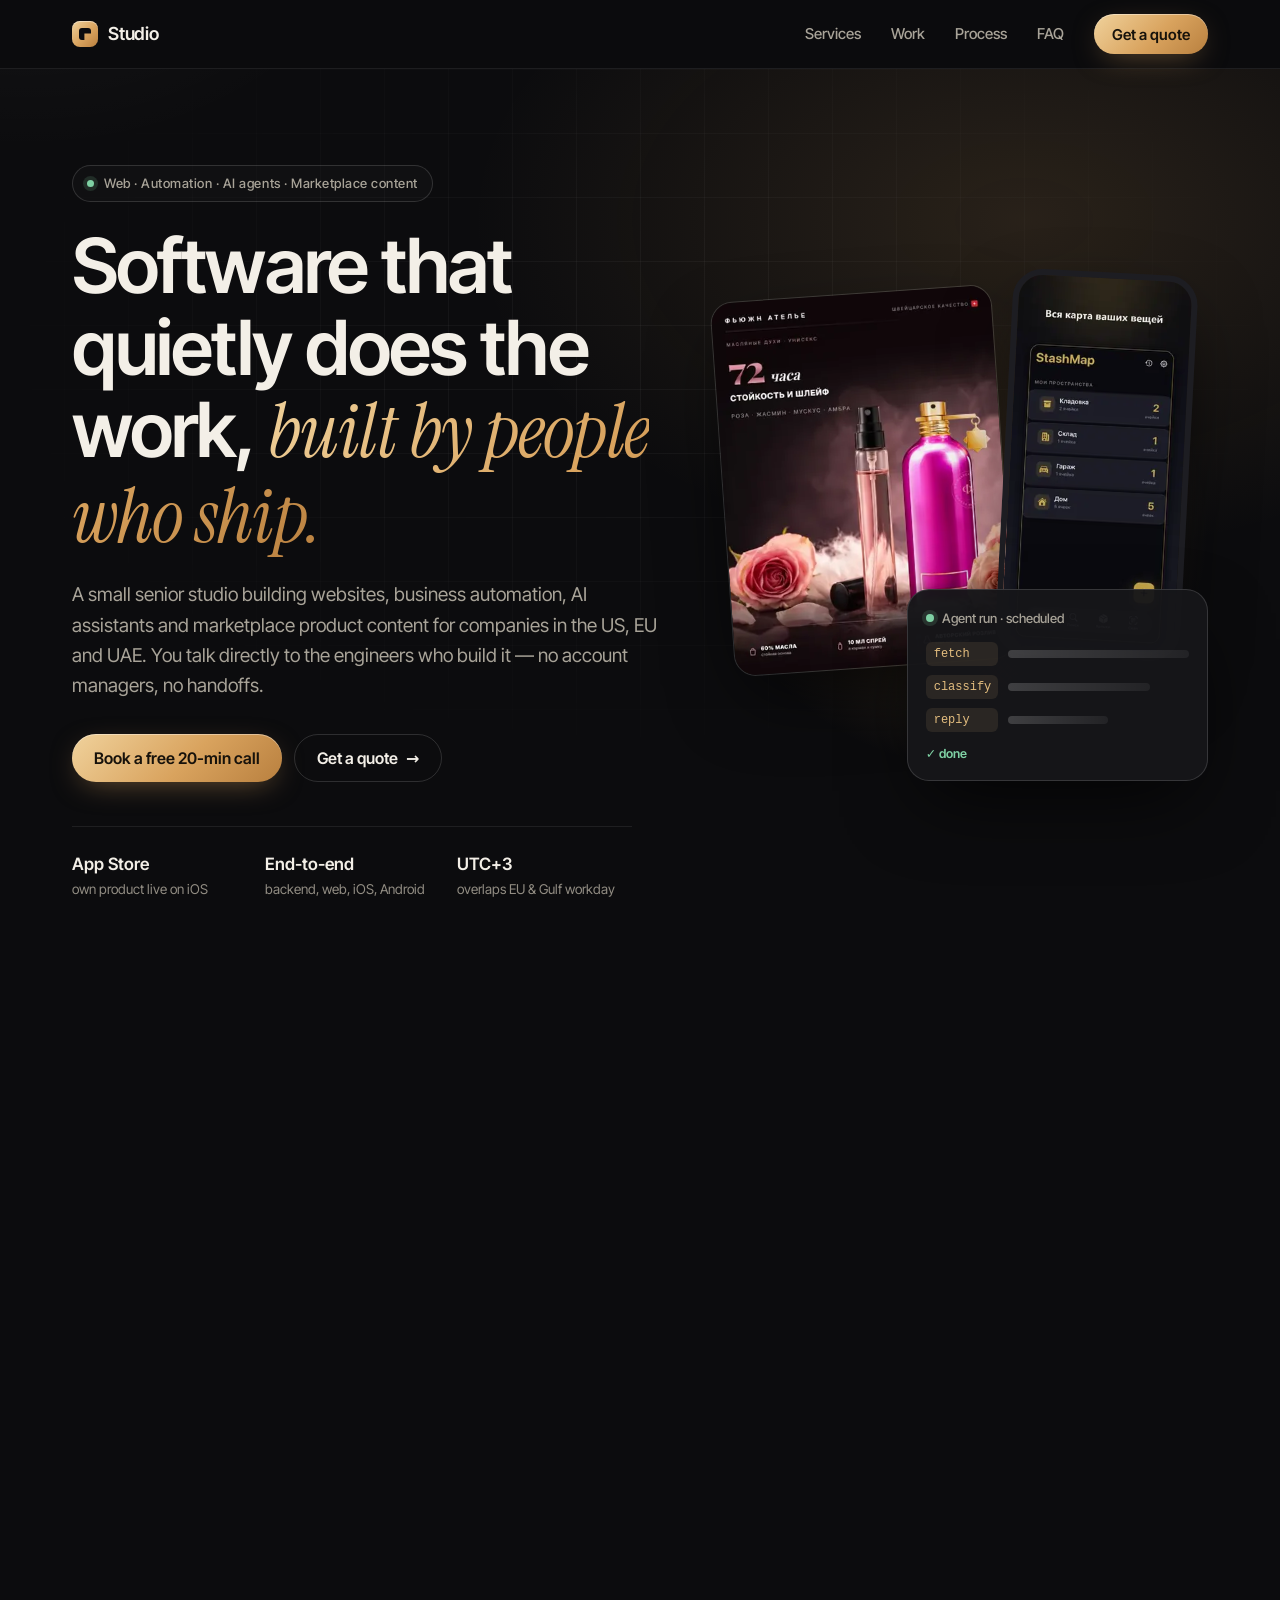
==== commit 2799b3ab: "fix: solid mobile menu background; add verification screenshots Co-Authored-By: Claude Opus 5.5 <nor" ====
--- a/docs/index.html
+++ b/docs/index.html
@@ -61,7 +61,7 @@
 .link:hover{border-color:var(--gold)}
 
 /* header */
-.site-header{position:sticky;top:0;z-index:50;background:rgba(12,12,14,.9);border-bottom:1px solid var(--line)}
+.site-header{position:sticky;top:0;z-index:50;background:rgba(12,12,14,.95);border-bottom:1px solid var(--line)}
 .nav{display:flex;align-items:center;justify-content:space-between;height:68px}
 .brand{display:inline-flex;align-items:center;gap:10px;text-decoration:none;font-weight:600;font-size:18px;letter-spacing:-.01em}
 .brand-mark{width:26px;height:26px;border-radius:8px;background:var(--grad);position:relative;box-shadow:inset 0 1px 0 rgba(255,255,255,.45)}
@@ -74,7 +74,7 @@
   .nav-toggle{display:inline-flex;align-items:center;justify-content:center;width:44px;height:44px;border:1px solid var(--line-2);border-radius:12px;background:transparent;color:var(--text);cursor:pointer}
   .nav-toggle span[aria-hidden]{width:18px;height:2px;background:currentColor;position:relative;box-shadow:0 -6px 0 currentColor,0 6px 0 currentColor;transition:box-shadow .2s}
   .nav-toggle[aria-expanded=true] span[aria-hidden]{box-shadow:none}
-  .nav-menu{position:absolute;top:68px;left:0;right:0;flex-direction:column;align-items:stretch;gap:0;padding:8px 22px 22px;background:rgba(12,12,14,.97);border-bottom:1px solid var(--line);display:none}
+  .nav-menu{position:absolute;top:68px;left:0;right:0;flex-direction:column;align-items:stretch;gap:0;padding:8px 22px 22px;background:#0c0c0e;border-bottom:1px solid var(--line);display:none;box-shadow:0 30px 60px rgba(0,0,0,.6)}
   .nav-menu.open{display:flex}
   .nav-menu a:not(.btn){padding:14px 0;border-bottom:1px solid var(--line);font-size:17px}
   .nav-menu .btn{margin-top:16px}
